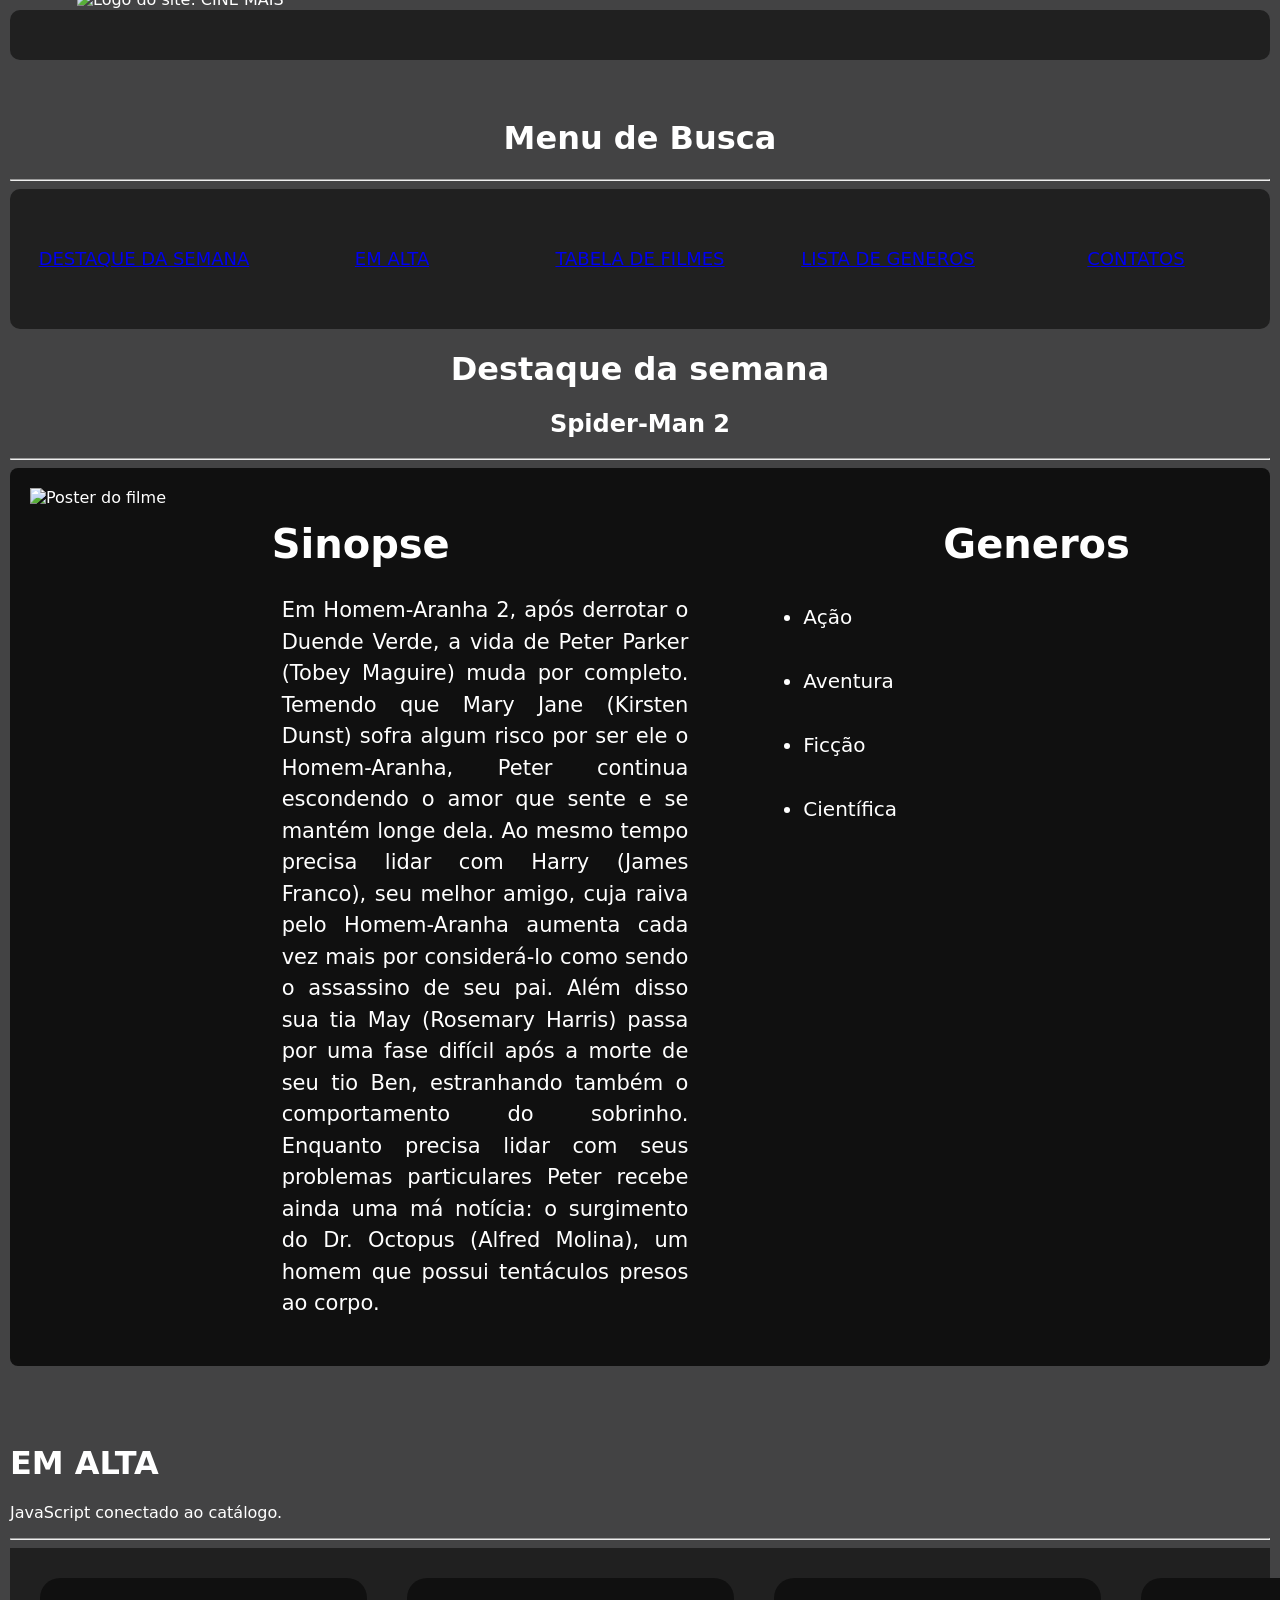
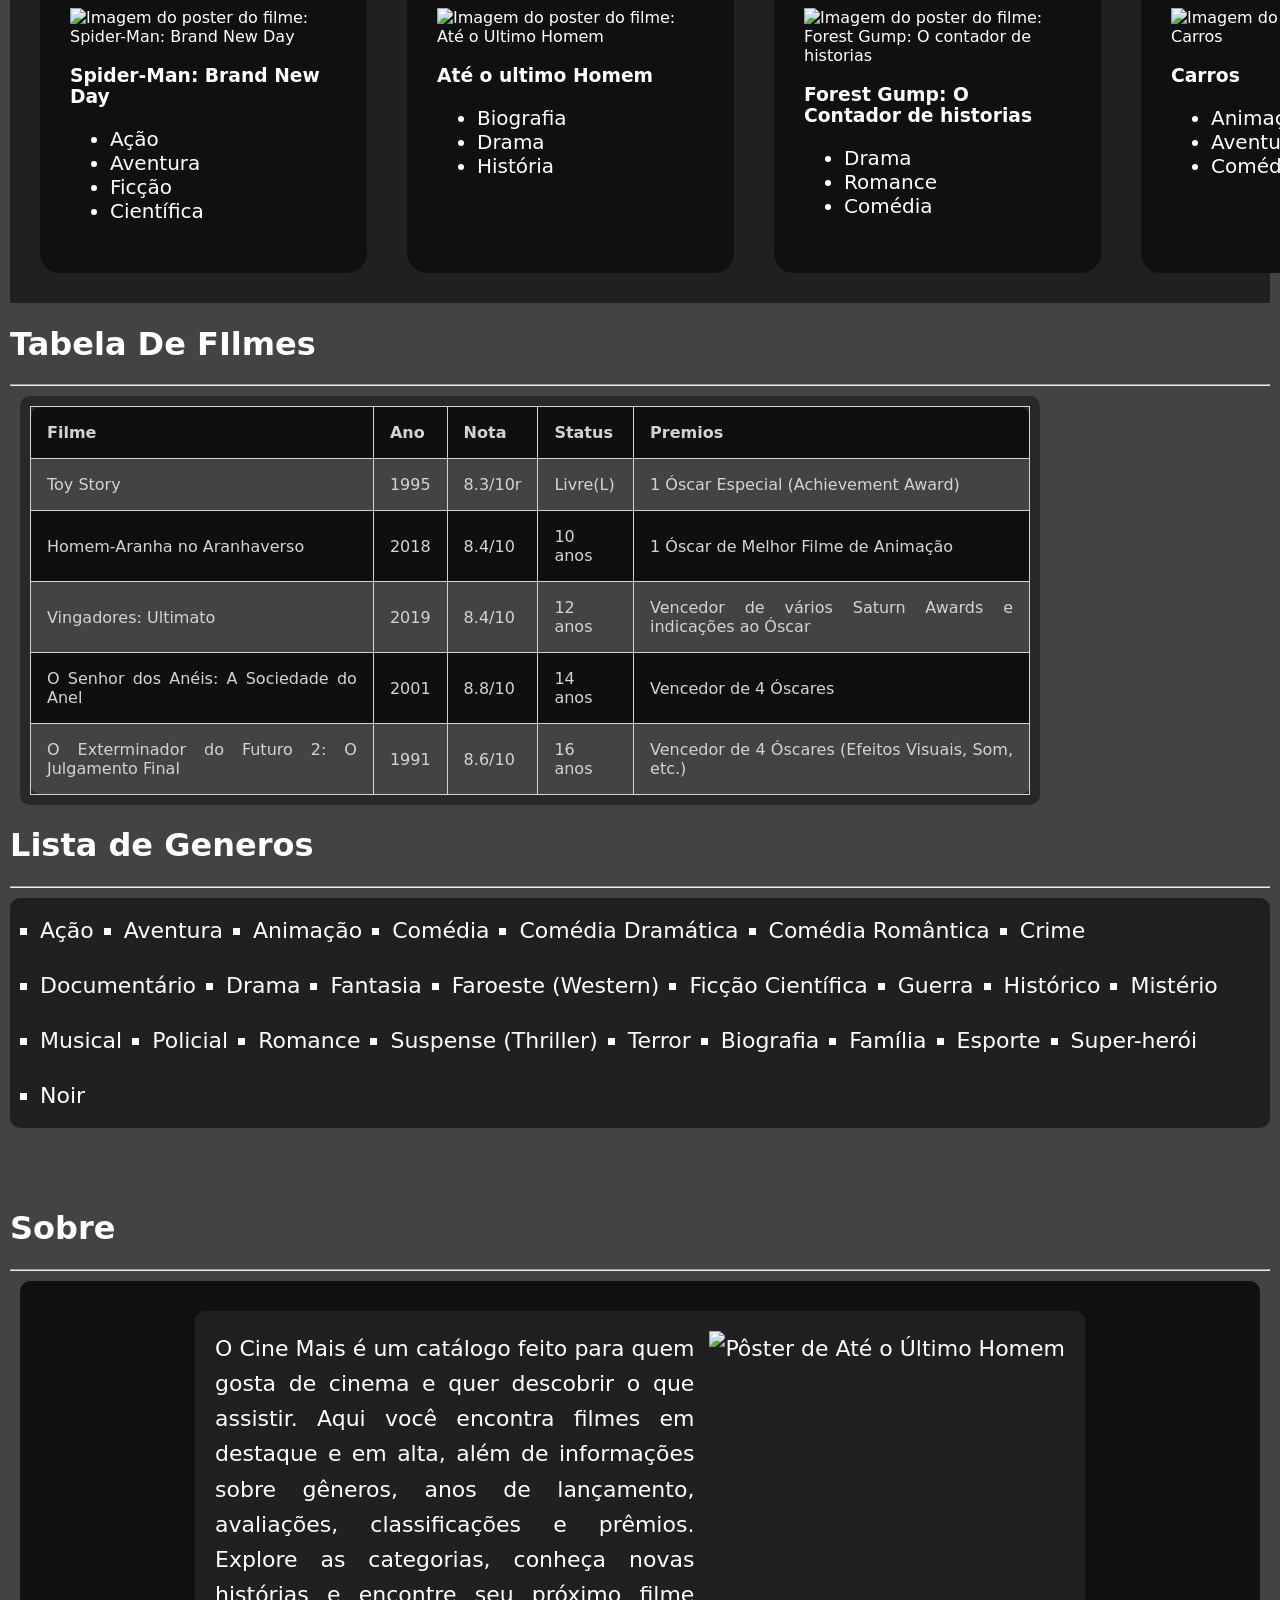
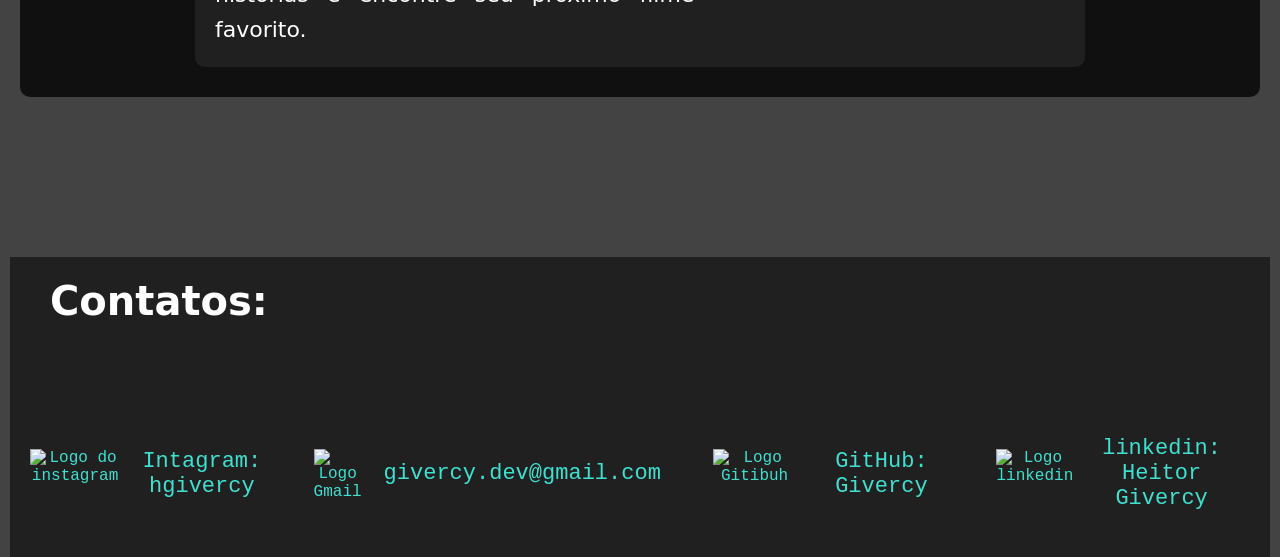
==== JS1/index.html @ 85ec3a0b "aula js" ====
<!--
1. Objetivo da Prática
Consolidar os módulos de CSS criando uma página de catálogo de filmes.
Aplicar cores, background, bordas, espaçamentos, tipografia, listas, tabelas e links em uma página única.
Explorar diferentes unidades de medida e propriedades de display e visibilidade.
Desenvolver boas práticas de organização de código e versionamento no GitHub.


2. Tarefas obrigatórias


A. Cabeçalho (header):

Logo/título do catálogo e subtítulo.

Background com background-color ou background-image (banner).

h1 estilizado com cor RGB e text-shadow.

h2 em itálico usando font-style.


B. Seção “Destaque da Semana”:

Card grande de 1 filme com poster, título (h3), sinopse, lista de gêneros (ul).

Aplicar bordas, border-radius, padding e margin.


C. Grade de Filmes (Catálogo):

3 a 12 cards de filmes lado a lado usando display (inline-block ou flex).

Cada card deve conter poster, título (link), ano e gênero(s).

Fundo com background-color diferente do body.

Borda sutil e border-radius.


D. Tabela de Lançamentos/Prêmios:

Tabela com 5–8 entradas (filme, ano, nota, status).

Cabeçalhos destacados com background-color.

Linhas alternadas usando nth-child(even).

Aplicar border-collapse e padding em th/td.


E. Listas & Navegação:

Lista de gêneros estilizada com list-style-type.

Menu de navegação simples (links âncora) para rolar até seções da página.


F. Seção “Sobre/Contato”:

Parágrafo com imagem pequena flutuando (float: right) e texto contornando.

Links de redes sociais estilizados (hover/focus).-->

<!--
LEGENDA DE CSS
- background-color: define a cor de fundo.
- color: define a cor do texto.
- font-family, font-size e font-style: definem a família, o tamanho e o estilo da fonte.
- text-shadow: adiciona sombra ao texto.
- width, height e max-width: controlam largura e altura dos elementos.
- margin: cria espaço do lado de fora do elemento; padding cria espaço interno.
- border e border-radius: desenham bordas e arredondam os cantos.
- border-collapse: junta as bordas vizinhas de uma tabela.
- display: define como o elemento é organizado; grid cria uma grade, flex organiza itens flexíveis e inline-block permite itens em linha com dimensões.
- grid-template-columns: define as colunas de uma grade; gap define o espaço entre itens.
- align-items e justify-content: alinham itens dentro de uma grade ou flex.
- flex-direction e flex-wrap: definem a direção dos itens flexíveis e se eles podem quebrar para outra linha.
- position: relative e top/left/right: deslocam visualmente um elemento em relação à posição normal.
- object-fit: ajusta como uma imagem preenche sua caixa.
- overflow: define o que acontece quando o conteúdo não cabe.
- line-height: controla o espaço entre linhas; text-align alinha o texto.
- text-decoration: controla decoração do texto, como sublinhado.
- list-style-type: define o marcador de uma lista.
- float: posiciona um elemento para que o texto possa contorná-lo; flow-root contém esse elemento flutuante.
- opacity: controla a transparência.
- scroll-behavior: define se a rolagem ocorre de forma suave ou imediata.
- nth-child(even/odd): seleciona linhas pares/ímpares; :hover aplica estilo ao passar o mouse; :focus-visible aplica estilo ao navegar por teclado.
- outline e outline-offset: desenham um contorno de foco e ajustam seu afastamento.
- Os seletores com ponto (.) procuram classes; os seletores com # procuram IDs.
-->


<!DOCTYPE html>
<html lang="pt-BR">
<head>
    <meta charset="UTF-8">
    <meta name="viewport" content="width=device-width, initial-scale=1.0">
    <title>Catalogo de filmes</title>
    <style>
        body{
            background-color: rgb(67, 67, 68);
            font-family: system-ui, -apple-system, BlinkMacSystemFont, 'Segoe UI', Roboto, Oxygen, Ubuntu, Cantarell, 'Open Sans', 'Helvetica Neue', sans-serif;
            color: white;
            margin: 10px;
            margin-bottom: 0;
            height: auto;
        }
    </style>
    <link rel="stylesheet" href="style.css">
    
</head>
<body>
    
    <div style="background-color: rgb(32, 32, 32); border-radius: 10px; height: 50px;">
        <img src="assets/cine-mais-logo.svg" alt="Logo do site: CINE MAIS" style="height: 90px;position:relative; top: -20px; left: 67px;">
        <img src="assets/cine-mais-menu-icon.svg" alt="Icone de Menu" style="position: relative; height: 60px; right: 241px; top: -35px;">
    </div>
    
    <br>
    <br>

    <h1 style="text-align: center;">Menu de Busca</h1>
    <hr>

    <div style="background-color: rgb(32, 32, 32);font-size: 18px;width:auto ;height: 100px;display: grid; grid-template-columns: repeat(5, 1fr); gap: 20px; padding: 20px; border-radius: 10px; align-items: center; text-align: center;">
        
        <a href="#DESTAQUE-DA-SEMANA">DESTAQUE DA SEMANA</a>
        <a href="#EM-ALTA">EM ALTA</a>
        <a href="#TABELA-DE-FILMES">TABELA DE FILMES</a>
        <a href="#LISTA-DE-GENEROS">LISTA DE GENEROS</a>
        <a href="#CONTATOS">CONTATOS</a>

    </div>

    <h1 id="DESTAQUE-DA-SEMANA" style="text-align: center;">Destaque da semana</h1>
    <h2 id="teste"style="text-align:center">Spider-Man 2</h2>
    <hr>

    <div style="display: grid; grid-template-columns:repeat(3,1fr); background-color: rgb(16, 16, 16); padding: 20px; border-radius: 8px;">
    
        
        <div style="width: 60%; height: auto; border-radius: 10px;">
            <img style="width: 100%; height: 100%; object-fit: cover;" src="assets/Spider-Man_2_USA_poster.jpg" alt="Poster do filme">
        </div>

        <div style="position: relative;left: 15px;" id="teste">
            <h2 style="position: relative;left: -180px;font-size: 40px;">Sinopse</h3>
            
            <p style="font-size: 21px;position: relative;top: -5px; left: -170px; line-height: 1.5;text-align: justify;" id="teste">
                Em Homem-Aranha 2, após derrotar o Duende Verde, a vida de Peter Parker (Tobey Maguire) muda por completo. Temendo que Mary Jane (Kirsten Dunst) sofra algum risco por ser ele o Homem-Aranha, Peter continua escondendo o amor que sente e se mantém longe dela. Ao mesmo tempo precisa lidar com Harry (James Franco), seu melhor amigo, cuja raiva pelo Homem-Aranha aumenta cada vez mais por considerá-lo como sendo o assassino de seu pai. Além disso sua tia May (Rosemary Harris) passa por uma fase difícil após a morte de seu tio Ben, estranhando também o comportamento do sobrinho. Enquanto precisa lidar com seus problemas particulares Peter recebe ainda uma má notícia: o surgimento do Dr. Octopus (Alfred Molina), um homem que possui tentáculos presos ao corpo.
            </p>
        
        </div>
        
        <div style="position: relative; left: 100px;" id="teste">
            <h2 style="position: relative;font-size: 40px;">Generos</h3>
            
            <ul style="position: relative; left: -180px;top: -15px; line-height: 3.2; font-size: 20px;" id="teste">
                <li>Ação</il>
                <li>Aventura</il>
                <li>Ficção</il>
                <li>Científica</il>
            </ul>
        
        </div>

    </div>

    <br>
    <br>
    <br>

    <h1 id="EM-ALTA">EM ALTA</h1>
    <p id="mensagem-js"></p>
    <hr>
    <div style="display: grid; grid-template-columns:repeat(4,1fr);background-color: rgb(32, 32, 32); padding: 10px;">
        
        <div style="margin: 20px; padding: 30px; background-color: rgb(16, 16, 16); width: 267px;overflow: hidden; border-radius: 20px;">
            <img src="assets/Spider-Man_Brand_New_Day_poster.jpg" alt="Imagem do poster do filme: Spider-Man: Brand New Day" style="width: 100%;height: 400px;object-fit:cover;">
            <h3 id="teste">Spider-Man: Brand New Day</h3>
             <ul style="font-size: 20px;" id="teste">
                <li>Ação</il>
                <li>Aventura</il>
                <li>Ficção</il>
                <li>Científica</il>
            </ul>
        </div>

         <div style="margin: 20px; padding: 30px; background-color: rgb(16, 16, 16); width: 267px;overflow: hidden; border-radius: 20px;">
            <img src="assets/ate o utlimo homen.jpg" alt="Imagem do poster do filme: Até o Ultimo Homem" style="width: 100%;height: 400px;object-fit:cover;">
            <h3 id="teste">Até o ultimo Homem</h3>
             <ul style="font-size: 20px;" id="teste">
                <li>Biografia</il>
                <li>Drama</il>
                <li>História</il>
                
            </ul>
        </div>

         <div style="margin: 20px; padding: 30px; background-color: rgb(16, 16, 16); width: 267px;overflow: hidden; border-radius: 20px;">
            <img src="assets/71zvuvzh4IL.webp" alt="Imagem do poster do filme: Forest Gump: O contador de historias" style="width: 100%;height: 400px;object-fit:cover;">
            <h3 id="teste">Forest Gump: O Contador de historias</h3>
             <ul style="font-size: 20px;" id="teste">
                <li>Drama</il>
                <li>Romance</il>
                <li>Comédia</il>
            </ul>
        </div>

         <div style="margin: 20px; padding: 30px; background-color: rgb(16, 16, 16); width: 267px;overflow: hidden; border-radius: 20px;">
            <img src="assets/MPW-45583.webp" alt="Imagem do poster do filme: Carros" style="width: 100%;height: 400px;object-fit:cover;">
            <h3 id="teste">Carros</h3>
             <ul style="font-size: 20px;" id="teste">
                <li>Animação</il>
                <li>Aventura</il>
                <li>Comédia</il>
                
            </ul>
        </div>

    </div>

    <h1 id="TABELA-DE-FILMES" style="color: white;">Tabela De FIlmes</h1>
    <hr>
    <div style="background-color: rgb(32, 32, 32); height: auto; width: 1000px; margin: 10px; padding: 10px; border-radius: 10px; opacity: 77%; ">
    
        <table class="tabela" style="text-align: justify; display:flex; flex-direction: column; align-items: center;">

            <tr>
                <th style="border-top-left-radius: 10px;">Filme</th>
                <th>Ano</th>
                <th>Nota</th>
                <th>Status</th>
                <th style="border-top-right-radius: 10px;">Premios</th>
            </tr>
            <tr>
                <td>Toy Story</td>
                <td>1995</td>
                <td>8.3/10r</td>
                <td>Livre(L)</td>
                <td>1 Óscar Especial (Achievement Award)</td>

            </tr>
            <tr>
                <td>Homem-Aranha no Aranhaverso</td>
                <td>2018</td>
                <td>8.4/10</td>
                <td>10 anos</td>
                <td>1 Óscar de Melhor Filme de Animação</td>
            </tr>
            <tr>
                <td>Vingadores: Ultimato</td>
                <td>2019</td>
                <td>8.4/10</td>
                <td>12 anos</td>
                <td>Vencedor de vários Saturn Awards e indicações ao Óscar</td>
            <tr>
                <td>O Senhor dos Anéis: A Sociedade do Anel</td>
                <td>2001</td>
                <td>8.8/10</td>
                <td>14 anos</td>
                <td>Vencedor de 4 Óscares</td>
            </tr>
            <tr>
                <td style="border-bottom-left-radius: 10px;">O Exterminador do Futuro 2: O Julgamento Final</td>
                <td>1991</td>
                <td>8.6/10</td>
                <td>16 anos</td>
                <td style="border-bottom-right-radius: 10px;">Vencedor de 4 Óscares (Efeitos Visuais, Som, etc.)</td>
            </tr>

        </table>

        
    </div>

    <h1 id="LISTA-DE-GENEROS">Lista de Generos</h1> 
    <hr>
    <div style="background-color: rgb(32, 32, 32); margin-top: 10px; border-radius: 10px;">    
      
            <ul style="list-style-type: square;display: flex; gap: 30px;flex-wrap: wrap;padding: 20px;margin: 10px; font-size: 22px;">
                <li>Ação</li>
                <li>Aventura</li>
                <li>Animação</li>
                <li>Comédia</li>
                <li>Comédia Dramática</li>
                <li>Comédia Romântica</li>
                <li>Crime</li>
                <li>Documentário</li>
                <li>Drama</li>
                <li>Fantasia</li>
                <li>Faroeste (Western)</li>
                <li>Ficção Científica</li>
                <li>Guerra</li>
                <li>Histórico</li>
                <li>Mistério</li>
                <li>Musical</li>
                <li>Policial</li>
                <li>Romance</li>
                <li>Suspense (Thriller)</li>
                <li>Terror</li>
                <li>Biografia</li>
                <li>Família</li>
                <li>Esporte</li>
                <li>Super-herói</li>
                <li>Noir</li>
            </ul>
    </div>  

    <div style="height: 50px;"></div>
    <h1>Sobre</h1>
    <hr>

     <div style="background-color: rgb(16, 16, 16); height: auto; margin: 10px; padding: 10px; border-radius: 10px; ">
        <div style="max-width: 850px; margin: 20px auto; padding: 20px; background-color: rgb(32, 32, 32); border-radius: 10px;">
        <p style="display: flow-root; margin: 0; line-height: 1.6; text-align: justify; font-size: 22px;">
            <img src="assets/elementos-de-cinema_23-2148133574.webp" alt="Pôster de Até o Último Homem"
                style="float: right; width: 100px; height: auto; margin: 0 0 10px 15px; height: 250px; width: auto;">

            O Cine Mais é um catálogo feito para quem gosta de cinema e quer descobrir o que assistir.
            Aqui você encontra filmes em destaque e em alta, além de informações sobre gêneros, anos 
            de lançamento, avaliações, classificações e prêmios. Explore as categorias, conheça novas 
            histórias e encontre seu próximo filme favorito.
        </p>
        
        </div>
    </div>

    <div style="height: 130px;"></div>

    <div style="background-color: rgb(32, 32, 32);width: auto; height: 300px;">
        <h1 id="CONTATOS" style="font-size: 40px; padding: 20px;margin: 20px;position: relative; top: 1px;">Contatos:</h1>
        <div style="color: turquoise;font-family: 'Courier New', Courier, monospace ;display: grid; grid-template-columns: repeat(4, 1fr); gap: 30px; padding: 20px; border-radius: 10px; align-items: center; text-align: center; position: relative; top: 35px;">
            <div style="display: flex; align-items: center; justify-content: center;">
                <img style="width: auto;height: 50px;" src="assets/instagram.png" alt="Logo do instagram"><a class="rede_social" href="https://www.instagram.com/hgivercy/" target="_blank" style="font-size: 22px ;margin: 10px;">Intagram: hgivercy</a> 
            </div>
            <div style="display: flex; align-items: center; justify-content: center;">
                <img style="width: auto;height: 50px;" src="assets/gmail.png" alt="Logo Gmail"><a class="rede_social" href="https://mail.google.com/mail/?view=cm&fs=1&to=givercy.dev@gmail.com&su=Contato%20pelo%20Cine%20Mais" target="_blank"  style="font-size: 22px ;margin: 10px;">givercy.dev@gmail.com</a>
            </div>
            <div style="display: flex; align-items: center; justify-content: center;">
                <img style="width: auto;height: 50px;" src="assets/github (1).png" alt="Logo Gitibuh"><a class="rede_social" href ="https://github.com/givercy" target="_blank" style="font-size: 22px;margin: 10px;">GitHub: Givercy</a> 
            </div>
            <div style="display: flex; align-items: center; justify-content: center;">
                <img style="width: auto;height: 50px;" src="assets/linkedin.png" alt="Logo linkedin"><a class="rede_social" href ="https://www.linkedin.com/in/givercy-undefined-825941428?utm_source=share_via&utm_content=profile&utm_medium=member_android" target="_blank" style="font-size: 22px ;margin: 10px;">linkedin: Heitor Givercy</a> 
            </div>
            </div>       
        </div>
    </div>



    </div>
    <script src="script.js"></script>
</body>
</html>
---- JS1/style.css ----
/*
LEGENDA DE CSS
- background-color: cor de fundo.
- color: cor do texto.
- border: borda ao redor das células.
- border-collapse: combina bordas adjacentes da tabela.
- padding: espaço interno entre o conteúdo e a borda.
- nth-child(even/odd): seleciona linhas pares ou ímpares.
- display: inline-block permite que o link tenha espaçamento e dimensões, mantendo-se em linha.
- text-decoration: controla o sublinhado ou outra decoração do texto.
- border-radius: arredonda os cantos.
- :hover: aplica estilos enquanto o ponteiro está sobre o link.
- :focus-visible: destaca o link quando ele recebe foco, por exemplo, pela tecla Tab.
- outline: contorno visível de foco; outline-offset define o espaço entre contorno e elemento.
- scroll-behavior: smooth anima a rolagem até links âncora.
- O ponto (.) seleciona uma classe; # seleciona um id.
*/

.tabela tr:nth-child(even) {
  background-color:rgb(67, 67, 68);   /* linhas alternadas */
  
}

.tabela tr:nth-child(odd){
    background-color: black
}

table {
  border-collapse: collapse; /* Colapsa as bordas da tabela */
}

table {
  border-collapse: collapse; /* Colapsa as bordas da tabela */
}

th, td {
  border: 1px solid white;    /* Define a borda das células */
  padding: 16px;              /* Adiciona espaçamento interno */
}
html{
    scroll-behavior: smooth;
}

#listaestilo{
    list-style-type: square;
    background-color: brown;
}
.rede_social {
  display: inline-block;
  padding: 8px 12px;
  color: turquoise;
  text-decoration: none;
  border-radius: 6px;
}

.rede_social:hover {
  color: white;
  background-color: rgb(50, 90, 90);
}

.rede_social:focus-visible {
  outline: 3px solid white;
  outline-offset: 3px;
}
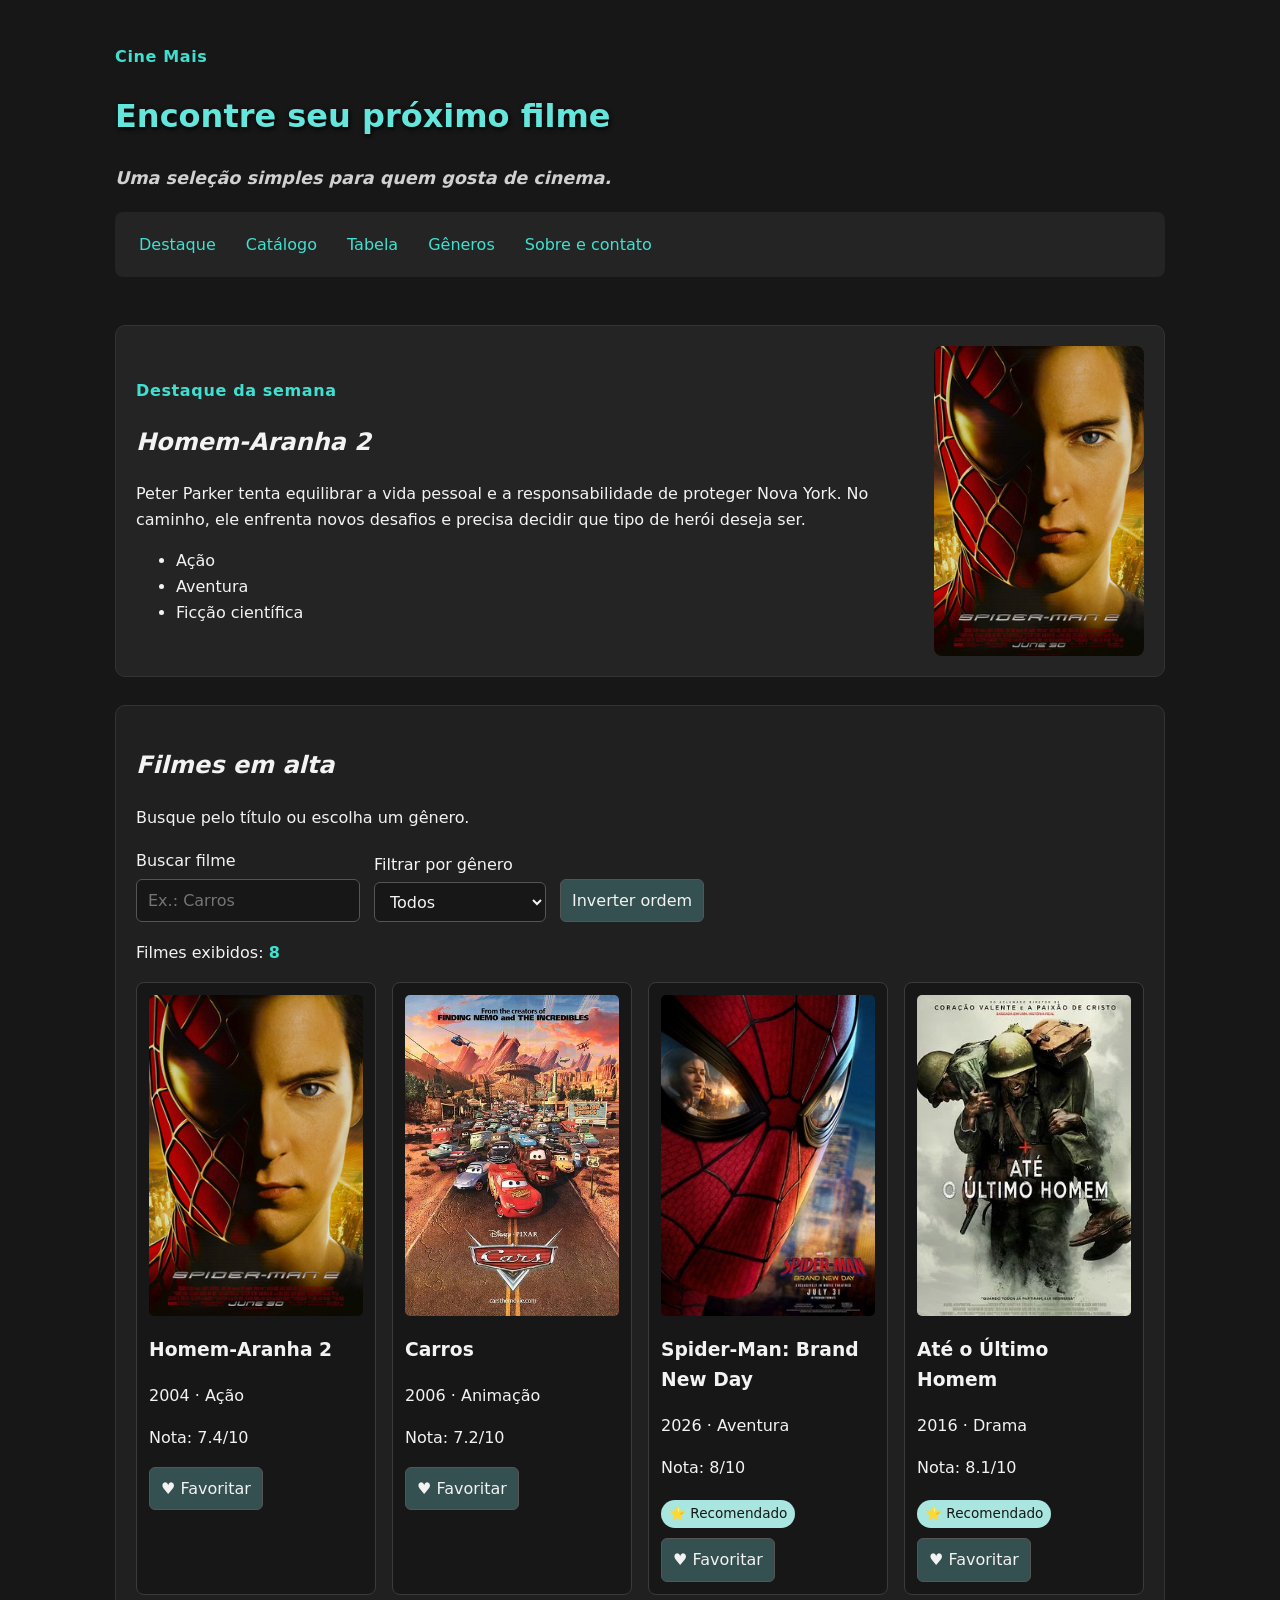
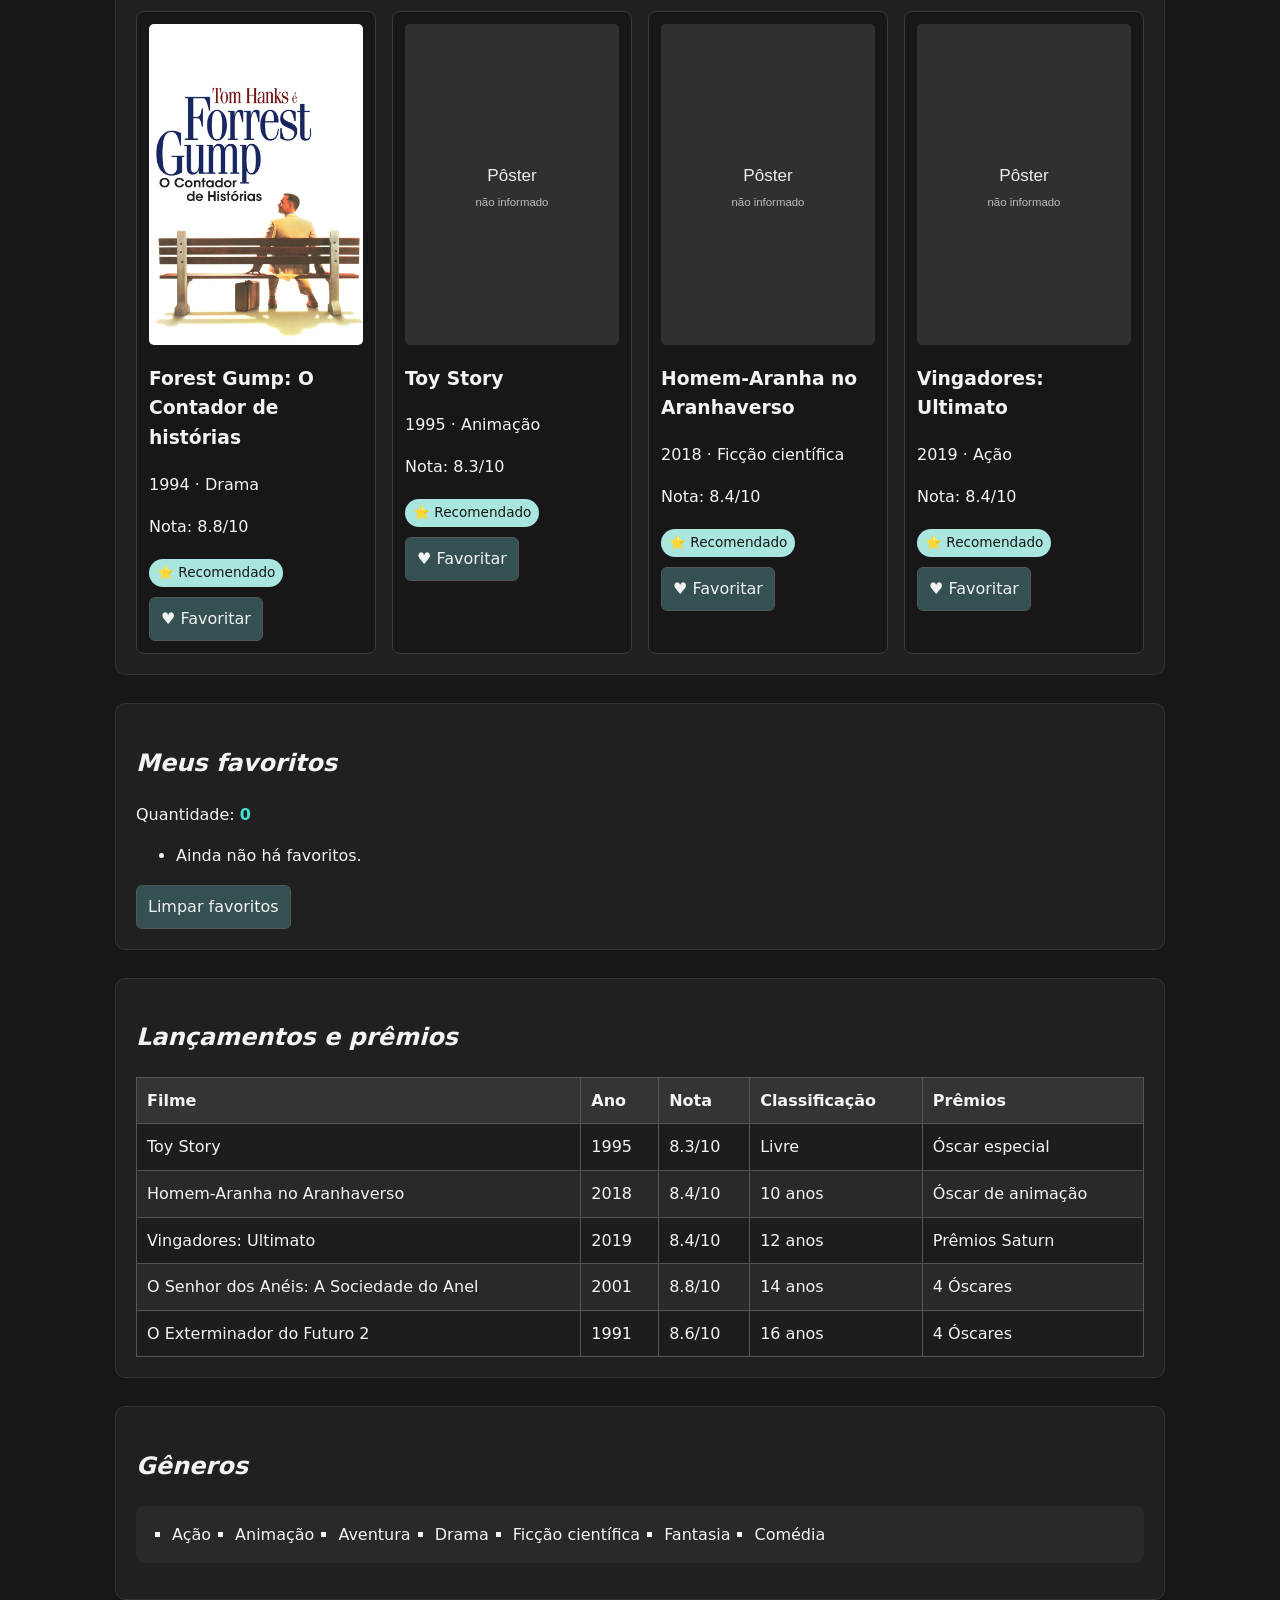
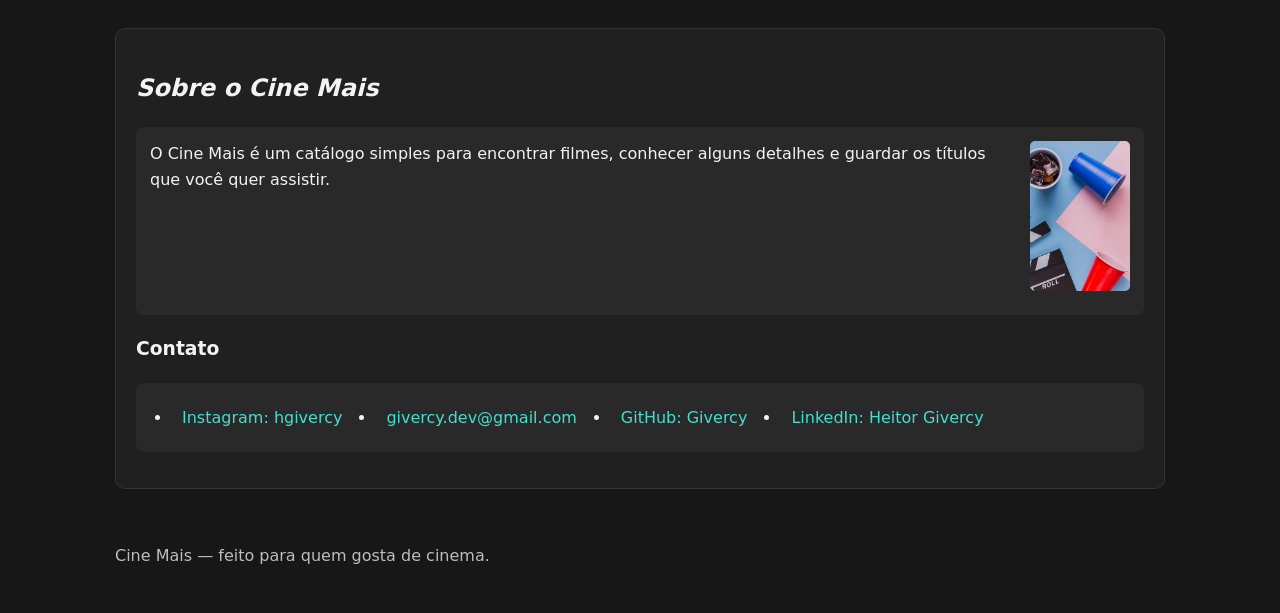
==== commit cc5baefc: "js1" ====
--- a/JS1/index.html
+++ b/JS1/index.html
@@ -1,356 +1,180 @@
-<!--
-1. Objetivo da Prática
-Consolidar os módulos de CSS criando uma página de catálogo de filmes.
-Aplicar cores, background, bordas, espaçamentos, tipografia, listas, tabelas e links em uma página única.
-Explorar diferentes unidades de medida e propriedades de display e visibilidade.
-Desenvolver boas práticas de organização de código e versionamento no GitHub.
-
-
-2. Tarefas obrigatórias
-
-
-A. Cabeçalho (header):
-
-Logo/título do catálogo e subtítulo.
-
-Background com background-color ou background-image (banner).
-
-h1 estilizado com cor RGB e text-shadow.
-
-h2 em itálico usando font-style.
-
-
-B. Seção “Destaque da Semana”:
-
-Card grande de 1 filme com poster, título (h3), sinopse, lista de gêneros (ul).
-
-Aplicar bordas, border-radius, padding e margin.
-
-
-C. Grade de Filmes (Catálogo):
-
-3 a 12 cards de filmes lado a lado usando display (inline-block ou flex).
-
-Cada card deve conter poster, título (link), ano e gênero(s).
-
-Fundo com background-color diferente do body.
-
-Borda sutil e border-radius.
-
-
-D. Tabela de Lançamentos/Prêmios:
-
-Tabela com 5–8 entradas (filme, ano, nota, status).
-
-Cabeçalhos destacados com background-color.
-
-Linhas alternadas usando nth-child(even).
-
-Aplicar border-collapse e padding em th/td.
-
-
-E. Listas & Navegação:
-
-Lista de gêneros estilizada com list-style-type.
-
-Menu de navegação simples (links âncora) para rolar até seções da página.
-
-
-F. Seção “Sobre/Contato”:
-
-Parágrafo com imagem pequena flutuando (float: right) e texto contornando.
-
-Links de redes sociais estilizados (hover/focus).-->
-
-<!--
-LEGENDA DE CSS
-- background-color: define a cor de fundo.
-- color: define a cor do texto.
-- font-family, font-size e font-style: definem a família, o tamanho e o estilo da fonte.
-- text-shadow: adiciona sombra ao texto.
-- width, height e max-width: controlam largura e altura dos elementos.
-- margin: cria espaço do lado de fora do elemento; padding cria espaço interno.
-- border e border-radius: desenham bordas e arredondam os cantos.
-- border-collapse: junta as bordas vizinhas de uma tabela.
-- display: define como o elemento é organizado; grid cria uma grade, flex organiza itens flexíveis e inline-block permite itens em linha com dimensões.
-- grid-template-columns: define as colunas de uma grade; gap define o espaço entre itens.
-- align-items e justify-content: alinham itens dentro de uma grade ou flex.
-- flex-direction e flex-wrap: definem a direção dos itens flexíveis e se eles podem quebrar para outra linha.
-- position: relative e top/left/right: deslocam visualmente um elemento em relação à posição normal.
-- object-fit: ajusta como uma imagem preenche sua caixa.
-- overflow: define o que acontece quando o conteúdo não cabe.
-- line-height: controla o espaço entre linhas; text-align alinha o texto.
-- text-decoration: controla decoração do texto, como sublinhado.
-- list-style-type: define o marcador de uma lista.
-- float: posiciona um elemento para que o texto possa contorná-lo; flow-root contém esse elemento flutuante.
-- opacity: controla a transparência.
-- scroll-behavior: define se a rolagem ocorre de forma suave ou imediata.
-- nth-child(even/odd): seleciona linhas pares/ímpares; :hover aplica estilo ao passar o mouse; :focus-visible aplica estilo ao navegar por teclado.
-- outline e outline-offset: desenham um contorno de foco e ajustam seu afastamento.
-- Os seletores com ponto (.) procuram classes; os seletores com # procuram IDs.
--->
-
-
-<!DOCTYPE html>
+<!doctype html>
 <html lang="pt-BR">
 <head>
-    <meta charset="UTF-8">
-    <meta name="viewport" content="width=device-width, initial-scale=1.0">
-    <title>Catalogo de filmes</title>
-    <style>
-        body{
-            background-color: rgb(67, 67, 68);
-            font-family: system-ui, -apple-system, BlinkMacSystemFont, 'Segoe UI', Roboto, Oxygen, Ubuntu, Cantarell, 'Open Sans', 'Helvetica Neue', sans-serif;
-            color: white;
-            margin: 10px;
-            margin-bottom: 0;
-            height: auto;
-        }
-    </style>
-    <link rel="stylesheet" href="style.css">
-    
+  <meta charset="UTF-8">
+  <meta name="viewport" content="width=device-width, initial-scale=1.0">
+  <title>Cine Mais | Catálogo de filmes</title>
+  <link rel="stylesheet" href="style.css">
+  <script src="script.js" defer></script>
 </head>
 <body>
-    
-    <div style="background-color: rgb(32, 32, 32); border-radius: 10px; height: 50px;">
-        <img src="assets/cine-mais-logo.svg" alt="Logo do site: CINE MAIS" style="height: 90px;position:relative; top: -20px; left: 67px;">
-        <img src="assets/cine-mais-menu-icon.svg" alt="Icone de Menu" style="position: relative; height: 60px; right: 241px; top: -35px;">
-    </div>
-    
-    <br>
-    <br>
+  <header class="container" id="inicio">
+    <p class="marca">Cine Mais</p>
+    <h1>Encontre seu próximo filme</h1>
+    <h2 class="subtitulo">Uma seleção simples para quem gosta de cinema.</h2>
 
-    <h1 style="text-align: center;">Menu de Busca</h1>
-    <hr>
+    <nav aria-label="Navegação principal">
+      <a href="#destaque">Destaque</a>
+      <a href="#catalogo">Catálogo</a>
+      <a href="#lancamentos">Tabela</a>
+      <a href="#generos">Gêneros</a>
+      <a href="#sobre">Sobre e contato</a>
+    </nav>
+  </header>
 
-    <div style="background-color: rgb(32, 32, 32);font-size: 18px;width:auto ;height: 100px;display: grid; grid-template-columns: repeat(5, 1fr); gap: 20px; padding: 20px; border-radius: 10px; align-items: center; text-align: center;">
-        
-        <a href="#DESTAQUE-DA-SEMANA">DESTAQUE DA SEMANA</a>
-        <a href="#EM-ALTA">EM ALTA</a>
-        <a href="#TABELA-DE-FILMES">TABELA DE FILMES</a>
-        <a href="#LISTA-DE-GENEROS">LISTA DE GENEROS</a>
-        <a href="#CONTATOS">CONTATOS</a>
+  <main class="container">
+    <section id="destaque" class="destaque">
+      <div>
+        <p class="etiqueta">Destaque da semana</p>
+        <h2 id="titulo-destaque">Homem-Aranha 2</h2>
+        <p>
+          Peter Parker tenta equilibrar a vida pessoal e a responsabilidade de
+          proteger Nova York. No caminho, ele enfrenta novos desafios e precisa
+          decidir que tipo de herói deseja ser.
+        </p>
+        <ul>
+          <li>Ação</li>
+          <li>Aventura</li>
+          <li>Ficção científica</li>
+        </ul>
+      </div>
+      <img
+        src="assets/Spider-Man_2_USA_poster.jpg"
+        alt="Pôster de Homem-Aranha 2"
+      >
+    </section>
 
-    </div>
+    <section id="catalogo">
+      <h2>Filmes em alta</h2>
+      <p>Busque pelo título ou escolha um gênero.</p>
 
-    <h1 id="DESTAQUE-DA-SEMANA" style="text-align: center;">Destaque da semana</h1>
-    <h2 id="teste"style="text-align:center">Spider-Man 2</h2>
-    <hr>
+      <div class="controles">
+        <label>
+          Buscar filme
+          <input id="busca" type="search" placeholder="Ex.: Carros">
+        </label>
 
-    <div style="display: grid; grid-template-columns:repeat(3,1fr); background-color: rgb(16, 16, 16); padding: 20px; border-radius: 8px;">
-    
-        
-        <div style="width: 60%; height: auto; border-radius: 10px;">
-            <img style="width: 100%; height: 100%; object-fit: cover;" src="assets/Spider-Man_2_USA_poster.jpg" alt="Poster do filme">
-        </div>
+        <label>
+          Filtrar por gênero
+          <select id="filtro-genero">
+            <option value="Todos">Todos</option>
+            <option value="Ação">Ação</option>
+            <option value="Animação">Animação</option>
+            <option value="Aventura">Aventura</option>
+            <option value="Drama">Drama</option>
+            <option value="Ficção científica">Ficção científica</option>
+          </select>
+        </label>
 
-        <div style="position: relative;left: 15px;" id="teste">
-            <h2 style="position: relative;left: -180px;font-size: 40px;">Sinopse</h3>
-            
-            <p style="font-size: 21px;position: relative;top: -5px; left: -170px; line-height: 1.5;text-align: justify;" id="teste">
-                Em Homem-Aranha 2, após derrotar o Duende Verde, a vida de Peter Parker (Tobey Maguire) muda por completo. Temendo que Mary Jane (Kirsten Dunst) sofra algum risco por ser ele o Homem-Aranha, Peter continua escondendo o amor que sente e se mantém longe dela. Ao mesmo tempo precisa lidar com Harry (James Franco), seu melhor amigo, cuja raiva pelo Homem-Aranha aumenta cada vez mais por considerá-lo como sendo o assassino de seu pai. Além disso sua tia May (Rosemary Harris) passa por uma fase difícil após a morte de seu tio Ben, estranhando também o comportamento do sobrinho. Enquanto precisa lidar com seus problemas particulares Peter recebe ainda uma má notícia: o surgimento do Dr. Octopus (Alfred Molina), um homem que possui tentáculos presos ao corpo.
-            </p>
-        
-        </div>
-        
-        <div style="position: relative; left: 100px;" id="teste">
-            <h2 style="position: relative;font-size: 40px;">Generos</h3>
-            
-            <ul style="position: relative; left: -180px;top: -15px; line-height: 3.2; font-size: 20px;" id="teste">
-                <li>Ação</il>
-                <li>Aventura</il>
-                <li>Ficção</il>
-                <li>Científica</il>
-            </ul>
-        
-        </div>
+        <button id="btn-inverter" type="button">Inverter ordem</button>
+      </div>
 
-    </div>
+      <p>Filmes exibidos: <span id="contador">0</span></p>
+      <p id="mensagem-vazia" hidden>Nenhum filme encontrado.</p>
+      <div id="catalogo-filmes" class="grade" aria-live="polite"></div>
+    </section>
 
-    <br>
-    <br>
-    <br>
+    <section id="favoritos">
+      <h2>Meus favoritos</h2>
+      <p>Quantidade: <span id="contador-favoritos">0</span></p>
+      <ul id="lista-favoritos">
+        <li>Ainda não há favoritos.</li>
+      </ul>
+      <button id="btn-limpar-favoritos" type="button">Limpar favoritos</button>
+    </section>
 
-    <h1 id="EM-ALTA">EM ALTA</h1>
-    <p id="mensagem-js"></p>
-    <hr>
-    <div style="display: grid; grid-template-columns:repeat(4,1fr);background-color: rgb(32, 32, 32); padding: 10px;">
-        
-        <div style="margin: 20px; padding: 30px; background-color: rgb(16, 16, 16); width: 267px;overflow: hidden; border-radius: 20px;">
-            <img src="assets/Spider-Man_Brand_New_Day_poster.jpg" alt="Imagem do poster do filme: Spider-Man: Brand New Day" style="width: 100%;height: 400px;object-fit:cover;">
-            <h3 id="teste">Spider-Man: Brand New Day</h3>
-             <ul style="font-size: 20px;" id="teste">
-                <li>Ação</il>
-                <li>Aventura</il>
-                <li>Ficção</il>
-                <li>Científica</il>
-            </ul>
-        </div>
-
-         <div style="margin: 20px; padding: 30px; background-color: rgb(16, 16, 16); width: 267px;overflow: hidden; border-radius: 20px;">
-            <img src="assets/ate o utlimo homen.jpg" alt="Imagem do poster do filme: Até o Ultimo Homem" style="width: 100%;height: 400px;object-fit:cover;">
-            <h3 id="teste">Até o ultimo Homem</h3>
-             <ul style="font-size: 20px;" id="teste">
-                <li>Biografia</il>
-                <li>Drama</il>
-                <li>História</il>
-                
-            </ul>
-        </div>
-
-         <div style="margin: 20px; padding: 30px; background-color: rgb(16, 16, 16); width: 267px;overflow: hidden; border-radius: 20px;">
-            <img src="assets/71zvuvzh4IL.webp" alt="Imagem do poster do filme: Forest Gump: O contador de historias" style="width: 100%;height: 400px;object-fit:cover;">
-            <h3 id="teste">Forest Gump: O Contador de historias</h3>
-             <ul style="font-size: 20px;" id="teste">
-                <li>Drama</il>
-                <li>Romance</il>
-                <li>Comédia</il>
-            </ul>
-        </div>
-
-         <div style="margin: 20px; padding: 30px; background-color: rgb(16, 16, 16); width: 267px;overflow: hidden; border-radius: 20px;">
-            <img src="assets/MPW-45583.webp" alt="Imagem do poster do filme: Carros" style="width: 100%;height: 400px;object-fit:cover;">
-            <h3 id="teste">Carros</h3>
-             <ul style="font-size: 20px;" id="teste">
-                <li>Animação</il>
-                <li>Aventura</il>
-                <li>Comédia</il>
-                
-            </ul>
-        </div>
-
-    </div>
-
-    <h1 id="TABELA-DE-FILMES" style="color: white;">Tabela De FIlmes</h1>
-    <hr>
-    <div style="background-color: rgb(32, 32, 32); height: auto; width: 1000px; margin: 10px; padding: 10px; border-radius: 10px; opacity: 77%; ">
-    
-        <table class="tabela" style="text-align: justify; display:flex; flex-direction: column; align-items: center;">
-
+    <section id="lancamentos">
+      <h2>Lançamentos e prêmios</h2>
+      <div class="tabela-rolagem">
+        <table class="tabela">
+          <thead>
             <tr>
-                <th style="border-top-left-radius: 10px;">Filme</th>
-                <th>Ano</th>
-                <th>Nota</th>
-                <th>Status</th>
-                <th style="border-top-right-radius: 10px;">Premios</th>
+              <th scope="col">Filme</th>
+              <th scope="col">Ano</th>
+              <th scope="col">Nota</th>
+              <th scope="col">Classificação</th>
+              <th scope="col">Prêmios</th>
+            </tr>
+          </thead>
+          <tbody>
+            <tr>
+              <td>Toy Story</td>
+              <td>1995</td>
+              <td>8.3/10</td>
+              <td>Livre</td>
+              <td>Óscar especial</td>
             </tr>
             <tr>
-                <td>Toy Story</td>
-                <td>1995</td>
-                <td>8.3/10r</td>
-                <td>Livre(L)</td>
-                <td>1 Óscar Especial (Achievement Award)</td>
-
+              <td>Homem-Aranha no Aranhaverso</td>
+              <td>2018</td>
+              <td>8.4/10</td>
+              <td>10 anos</td>
+              <td>Óscar de animação</td>
             </tr>
             <tr>
-                <td>Homem-Aranha no Aranhaverso</td>
-                <td>2018</td>
-                <td>8.4/10</td>
-                <td>10 anos</td>
-                <td>1 Óscar de Melhor Filme de Animação</td>
+              <td>Vingadores: Ultimato</td>
+              <td>2019</td>
+              <td>8.4/10</td>
+              <td>12 anos</td>
+              <td>Prêmios Saturn</td>
             </tr>
             <tr>
-                <td>Vingadores: Ultimato</td>
-                <td>2019</td>
-                <td>8.4/10</td>
-                <td>12 anos</td>
-                <td>Vencedor de vários Saturn Awards e indicações ao Óscar</td>
-            <tr>
-                <td>O Senhor dos Anéis: A Sociedade do Anel</td>
-                <td>2001</td>
-                <td>8.8/10</td>
-                <td>14 anos</td>
-                <td>Vencedor de 4 Óscares</td>
+              <td>O Senhor dos Anéis: A Sociedade do Anel</td>
+              <td>2001</td>
+              <td>8.8/10</td>
+              <td>14 anos</td>
+              <td>4 Óscares</td>
             </tr>
             <tr>
-                <td style="border-bottom-left-radius: 10px;">O Exterminador do Futuro 2: O Julgamento Final</td>
-                <td>1991</td>
-                <td>8.6/10</td>
-                <td>16 anos</td>
-                <td style="border-bottom-right-radius: 10px;">Vencedor de 4 Óscares (Efeitos Visuais, Som, etc.)</td>
+              <td>O Exterminador do Futuro 2</td>
+              <td>1991</td>
+              <td>8.6/10</td>
+              <td>16 anos</td>
+              <td>4 Óscares</td>
             </tr>
+          </tbody>
+        </table>
+      </div>
+    </section>
 
-        </table>
+    <section id="generos">
+      <h2>Gêneros</h2>
+      <ul id="listaestilo">
+        <li>Ação</li>
+        <li>Animação</li>
+        <li>Aventura</li>
+        <li>Drama</li>
+        <li>Ficção científica</li>
+        <li>Fantasia</li>
+        <li>Comédia</li>
+      </ul>
+    </section>
 
-        
-    </div>
+    <section id="sobre">
+      <h2>Sobre o Cine Mais</h2>
+      <div class="sobre">
+        <p class="sobre-texto">
+          <img
+            src="assets/elementos-de-cinema_23-2148133574.webp"
+            alt="Imagem sobre cinema"
+          >
+          O Cine Mais é um catálogo simples para encontrar filmes, conhecer
+          alguns detalhes e guardar os títulos que você quer assistir.
+        </p>
+      </div>
 
-    <h1 id="LISTA-DE-GENEROS">Lista de Generos</h1> 
-    <hr>
-    <div style="background-color: rgb(32, 32, 32); margin-top: 10px; border-radius: 10px;">    
-      
-            <ul style="list-style-type: square;display: flex; gap: 30px;flex-wrap: wrap;padding: 20px;margin: 10px; font-size: 22px;">
-                <li>Ação</li>
-                <li>Aventura</li>
-                <li>Animação</li>
-                <li>Comédia</li>
-                <li>Comédia Dramática</li>
-                <li>Comédia Romântica</li>
-                <li>Crime</li>
-                <li>Documentário</li>
-                <li>Drama</li>
-                <li>Fantasia</li>
-                <li>Faroeste (Western)</li>
-                <li>Ficção Científica</li>
-                <li>Guerra</li>
-                <li>Histórico</li>
-                <li>Mistério</li>
-                <li>Musical</li>
-                <li>Policial</li>
-                <li>Romance</li>
-                <li>Suspense (Thriller)</li>
-                <li>Terror</li>
-                <li>Biografia</li>
-                <li>Família</li>
-                <li>Esporte</li>
-                <li>Super-herói</li>
-                <li>Noir</li>
-            </ul>
-    </div>  
+      <h3>Contato</h3>
+      <ul class="contatos">
+        <li><a class="rede_social" href="https://www.instagram.com/hgivercy/" target="_blank" rel="noopener noreferrer">Instagram: hgivercy</a></li>
+        <li><a class="rede_social" href="mailto:givercy.dev@gmail.com">givercy.dev@gmail.com</a></li>
+        <li><a class="rede_social" href="https://github.com/givercy" target="_blank" rel="noopener noreferrer">GitHub: Givercy</a></li>
+        <li><a class="rede_social" href="https://www.linkedin.com/in/givercy-undefined-825941428/" target="_blank" rel="noopener noreferrer">LinkedIn: Heitor Givercy</a></li>
+      </ul>
+    </section>
+  </main>
 
-    <div style="height: 50px;"></div>
-    <h1>Sobre</h1>
-    <hr>
-
-     <div style="background-color: rgb(16, 16, 16); height: auto; margin: 10px; padding: 10px; border-radius: 10px; ">
-        <div style="max-width: 850px; margin: 20px auto; padding: 20px; background-color: rgb(32, 32, 32); border-radius: 10px;">
-        <p style="display: flow-root; margin: 0; line-height: 1.6; text-align: justify; font-size: 22px;">
-            <img src="assets/elementos-de-cinema_23-2148133574.webp" alt="Pôster de Até o Último Homem"
-                style="float: right; width: 100px; height: auto; margin: 0 0 10px 15px; height: 250px; width: auto;">
-
-            O Cine Mais é um catálogo feito para quem gosta de cinema e quer descobrir o que assistir.
-            Aqui você encontra filmes em destaque e em alta, além de informações sobre gêneros, anos 
-            de lançamento, avaliações, classificações e prêmios. Explore as categorias, conheça novas 
-            histórias e encontre seu próximo filme favorito.
-        </p>
-        
-        </div>
-    </div>
-
-    <div style="height: 130px;"></div>
-
-    <div style="background-color: rgb(32, 32, 32);width: auto; height: 300px;">
-        <h1 id="CONTATOS" style="font-size: 40px; padding: 20px;margin: 20px;position: relative; top: 1px;">Contatos:</h1>
-        <div style="color: turquoise;font-family: 'Courier New', Courier, monospace ;display: grid; grid-template-columns: repeat(4, 1fr); gap: 30px; padding: 20px; border-radius: 10px; align-items: center; text-align: center; position: relative; top: 35px;">
-            <div style="display: flex; align-items: center; justify-content: center;">
-                <img style="width: auto;height: 50px;" src="assets/instagram.png" alt="Logo do instagram"><a class="rede_social" href="https://www.instagram.com/hgivercy/" target="_blank" style="font-size: 22px ;margin: 10px;">Intagram: hgivercy</a> 
-            </div>
-            <div style="display: flex; align-items: center; justify-content: center;">
-                <img style="width: auto;height: 50px;" src="assets/gmail.png" alt="Logo Gmail"><a class="rede_social" href="https://mail.google.com/mail/?view=cm&fs=1&to=givercy.dev@gmail.com&su=Contato%20pelo%20Cine%20Mais" target="_blank"  style="font-size: 22px ;margin: 10px;">givercy.dev@gmail.com</a>
-            </div>
-            <div style="display: flex; align-items: center; justify-content: center;">
-                <img style="width: auto;height: 50px;" src="assets/github (1).png" alt="Logo Gitibuh"><a class="rede_social" href ="https://github.com/givercy" target="_blank" style="font-size: 22px;margin: 10px;">GitHub: Givercy</a> 
-            </div>
-            <div style="display: flex; align-items: center; justify-content: center;">
-                <img style="width: auto;height: 50px;" src="assets/linkedin.png" alt="Logo linkedin"><a class="rede_social" href ="https://www.linkedin.com/in/givercy-undefined-825941428?utm_source=share_via&utm_content=profile&utm_medium=member_android" target="_blank" style="font-size: 22px ;margin: 10px;">linkedin: Heitor Givercy</a> 
-            </div>
-            </div>       
-        </div>
-    </div>
-
-
-
-    </div>
-    <script src="script.js"></script>
+  <footer class="container">
+    <p>Cine Mais — feito para quem gosta de cinema.</p>
+  </footer>
 </body>
-</html>+</html>
--- a/JS1/style.css
+++ b/JS1/style.css
@@ -1,64 +1,270 @@
-/*
-LEGENDA DE CSS
-- background-color: cor de fundo.
-- color: cor do texto.
-- border: borda ao redor das células.
-- border-collapse: combina bordas adjacentes da tabela.
-- padding: espaço interno entre o conteúdo e a borda.
-- nth-child(even/odd): seleciona linhas pares ou ímpares.
-- display: inline-block permite que o link tenha espaçamento e dimensões, mantendo-se em linha.
-- text-decoration: controla o sublinhado ou outra decoração do texto.
-- border-radius: arredonda os cantos.
-- :hover: aplica estilos enquanto o ponteiro está sobre o link.
-- :focus-visible: destaca o link quando ele recebe foco, por exemplo, pela tecla Tab.
-- outline: contorno visível de foco; outline-offset define o espaço entre contorno e elemento.
-- scroll-behavior: smooth anima a rolagem até links âncora.
-- O ponto (.) seleciona uma classe; # seleciona um id.
-*/
-
-.tabela tr:nth-child(even) {
-  background-color:rgb(67, 67, 68);   /* linhas alternadas */
-  
-}
-
-.tabela tr:nth-child(odd){
-    background-color: black
-}
-
-table {
-  border-collapse: collapse; /* Colapsa as bordas da tabela */
-}
-
-table {
-  border-collapse: collapse; /* Colapsa as bordas da tabela */
-}
-
-th, td {
-  border: 1px solid white;    /* Define a borda das células */
-  padding: 16px;              /* Adiciona espaçamento interno */
-}
-html{
-    scroll-behavior: smooth;
-}
-
-#listaestilo{
-    list-style-type: square;
-    background-color: brown;
-}
+* {
+  box-sizing: border-box;
+}
+
+html {
+  scroll-behavior: smooth;
+}
+
+body {
+  margin: 0;
+  background-color: #171717;
+  color: #f3f3f3;
+  font-family: system-ui, Arial, sans-serif;
+  line-height: 1.6;
+}
+
+.container {
+  width: min(100% - 32px, 1050px);
+  margin: 0 auto;
+}
+
+header {
+  padding: 28px 0 20px;
+}
+
+.marca,
+.etiqueta {
+  color: turquoise;
+  font-weight: 700;
+  letter-spacing: 0.04em;
+}
+
+h1 {
+  color: rgb(100, 230, 220);
+  text-shadow: 1px 2px 5px #000;
+}
+
+h2 {
+  font-style: italic;
+}
+
+.subtitulo {
+  color: #d0d0d0;
+  font-size: 1.1rem;
+}
+
+nav {
+  display: flex;
+  flex-wrap: wrap;
+  gap: 10px;
+  margin-top: 20px;
+  padding: 14px;
+  background-color: #242424;
+  border-radius: 8px;
+}
+
+a {
+  color: turquoise;
+}
+
+nav a,
 .rede_social {
   display: inline-block;
-  padding: 8px 12px;
-  color: turquoise;
+  padding: 6px 10px;
+  border-radius: 6px;
   text-decoration: none;
-  border-radius: 6px;
-}
-
+}
+
+nav a:hover,
 .rede_social:hover {
   color: white;
-  background-color: rgb(50, 90, 90);
-}
-
-.rede_social:focus-visible {
+  background-color: #345050;
+}
+
+a:focus-visible,
+button:focus-visible,
+input:focus-visible,
+select:focus-visible {
   outline: 3px solid white;
   outline-offset: 3px;
-}+}
+
+section {
+  margin: 28px 0;
+  padding: 20px;
+  background-color: #202020;
+  border: 1px solid #333;
+  border-radius: 10px;
+}
+
+.destaque {
+  display: grid;
+  grid-template-columns: 1fr 210px;
+  gap: 24px;
+  align-items: center;
+  background-color: #242424;
+}
+
+.destaque img {
+  width: 100%;
+  max-height: 310px;
+  object-fit: cover;
+  border-radius: 8px;
+}
+
+.controles {
+  display: flex;
+  flex-wrap: wrap;
+  gap: 14px;
+  align-items: end;
+  margin: 18px 0;
+}
+
+label {
+  display: grid;
+  gap: 5px;
+}
+
+input,
+select,
+button {
+  min-height: 40px;
+  padding: 8px 11px;
+  color: #f3f3f3;
+  background-color: #171717;
+  border: 1px solid #555;
+  border-radius: 6px;
+  font: inherit;
+}
+
+button {
+  cursor: pointer;
+  background-color: #345050;
+}
+
+button:hover {
+  background-color: #466969;
+}
+
+.grade {
+  display: grid;
+  grid-template-columns: repeat(auto-fit, minmax(190px, 1fr));
+  gap: 16px;
+}
+
+.filme-card {
+  padding: 12px;
+  background-color: #171717;
+  border: 1px solid #3b3b3b;
+  border-radius: 8px;
+}
+
+.poster {
+  display: block;
+  width: 100%;
+  aspect-ratio: 2 / 3;
+  object-fit: cover;
+  background-color: #303030;
+  border-radius: 5px;
+}
+
+.poster-placeholder {
+  display: grid;
+  place-items: center;
+  padding: 16px;
+  color: #d2d2d2;
+  text-align: center;
+  background-color: #303030;
+}
+
+.selo {
+  display: inline-block;
+  margin: 4px 0 10px;
+  padding: 3px 8px;
+  color: #171717;
+  background-color: #a9e6df;
+  border-radius: 20px;
+  font-size: 0.85rem;
+}
+
+#contador,
+#contador-favoritos {
+  color: turquoise;
+  font-weight: 700;
+}
+
+.tabela-rolagem {
+  overflow-x: auto;
+}
+
+.tabela {
+  width: 100%;
+  border-collapse: collapse;
+}
+
+.tabela th,
+.tabela td {
+  padding: 10px;
+  border: 1px solid #555;
+  text-align: left;
+}
+
+.tabela th {
+  background-color: #343434;
+}
+
+.tabela tr:nth-child(even) {
+  background-color: #292929;
+}
+
+.tabela tr:nth-child(odd) {
+  background-color: #1d1d1d;
+}
+
+#listaestilo,
+.contatos {
+  display: flex;
+  flex-wrap: wrap;
+  gap: 10px 24px;
+  padding: 16px 16px 16px 36px;
+  background-color: #292929;
+  border-radius: 8px;
+}
+
+#listaestilo {
+  list-style-type: square;
+}
+
+.sobre {
+  padding: 14px;
+  background-color: #292929;
+  border-radius: 8px;
+}
+
+.sobre-texto {
+  display: flow-root;
+  margin: 0;
+}
+
+.sobre-texto img {
+  float: right;
+  width: 100px;
+  height: 150px;
+  margin: 0 0 10px 16px;
+  object-fit: cover;
+  border-radius: 5px;
+}
+
+.rede_social {
+  color: turquoise;
+}
+
+footer {
+  padding: 10px 0 28px;
+  color: #bdbdbd;
+}
+
+@media (max-width: 600px) {
+  .destaque {
+    grid-template-columns: 1fr;
+  }
+
+  .destaque img {
+    width: min(100%, 220px);
+  }
+
+  section {
+    padding: 15px;
+  }
+}
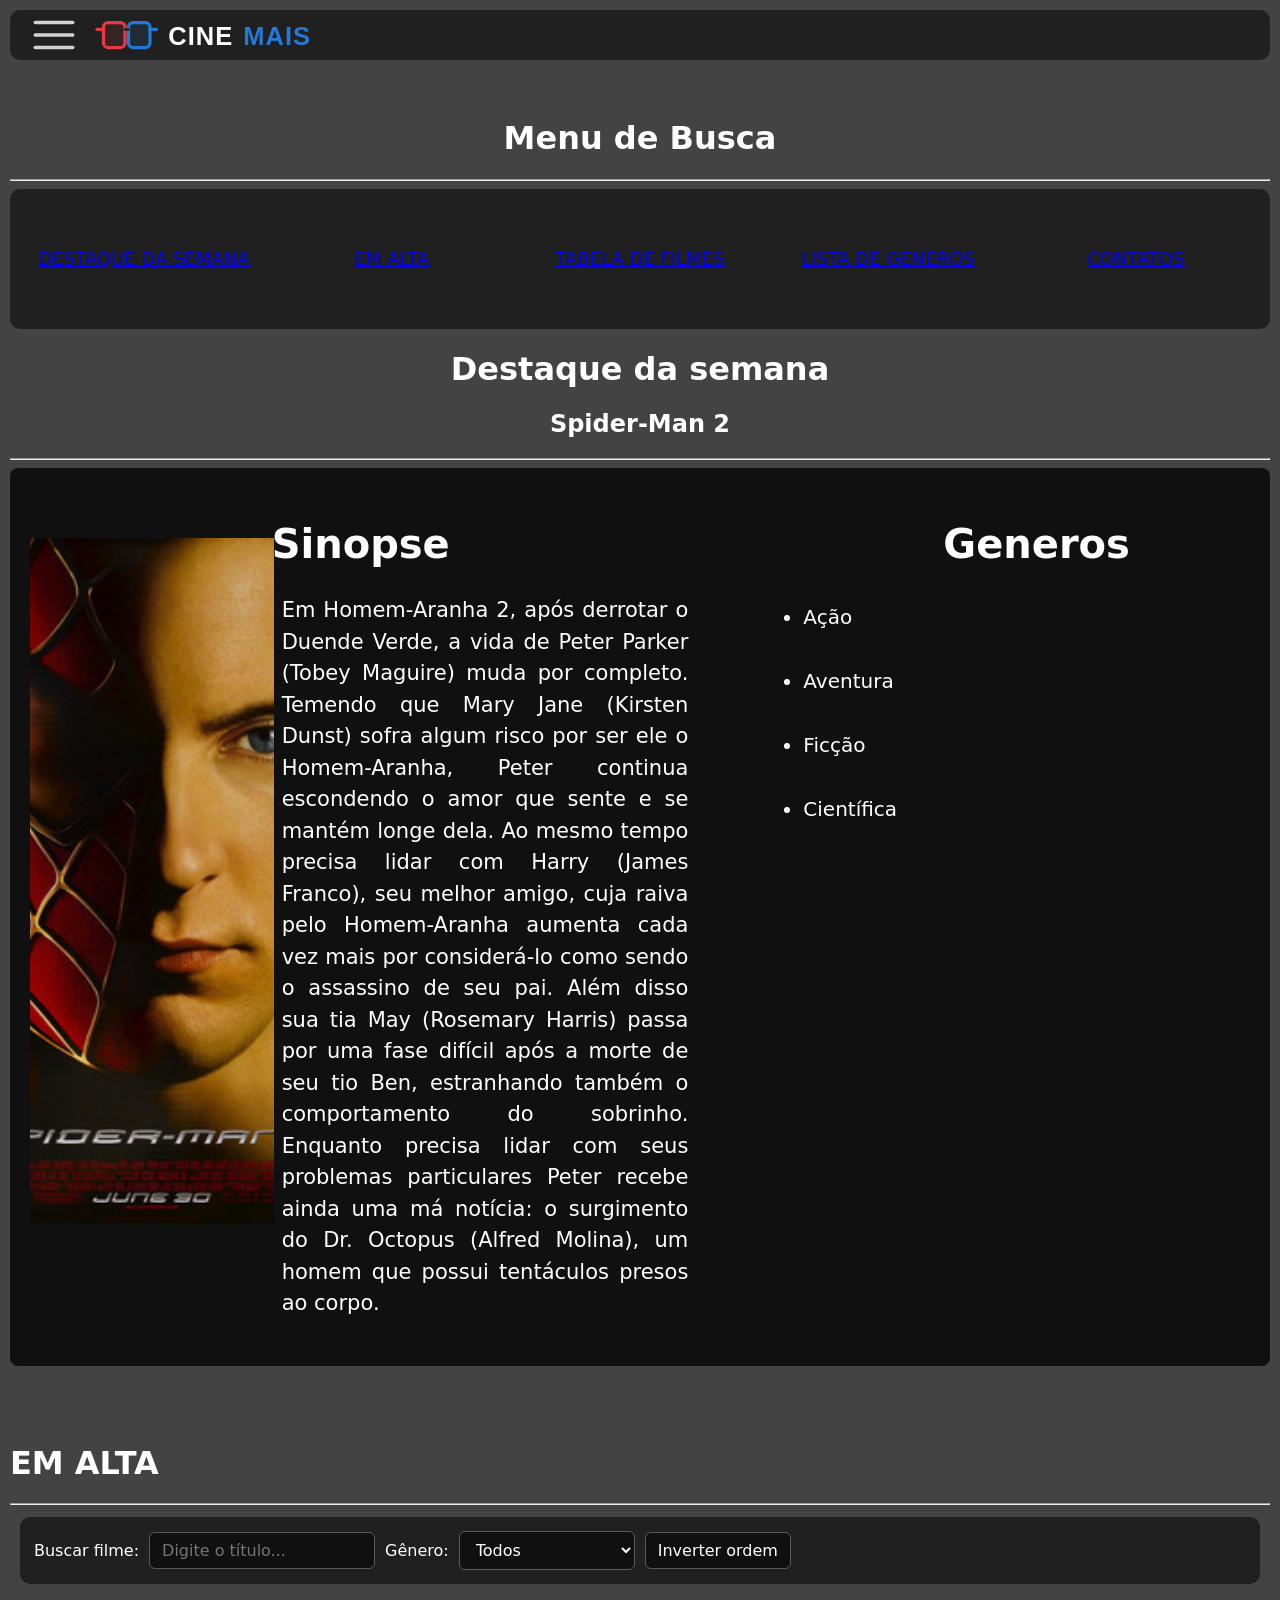
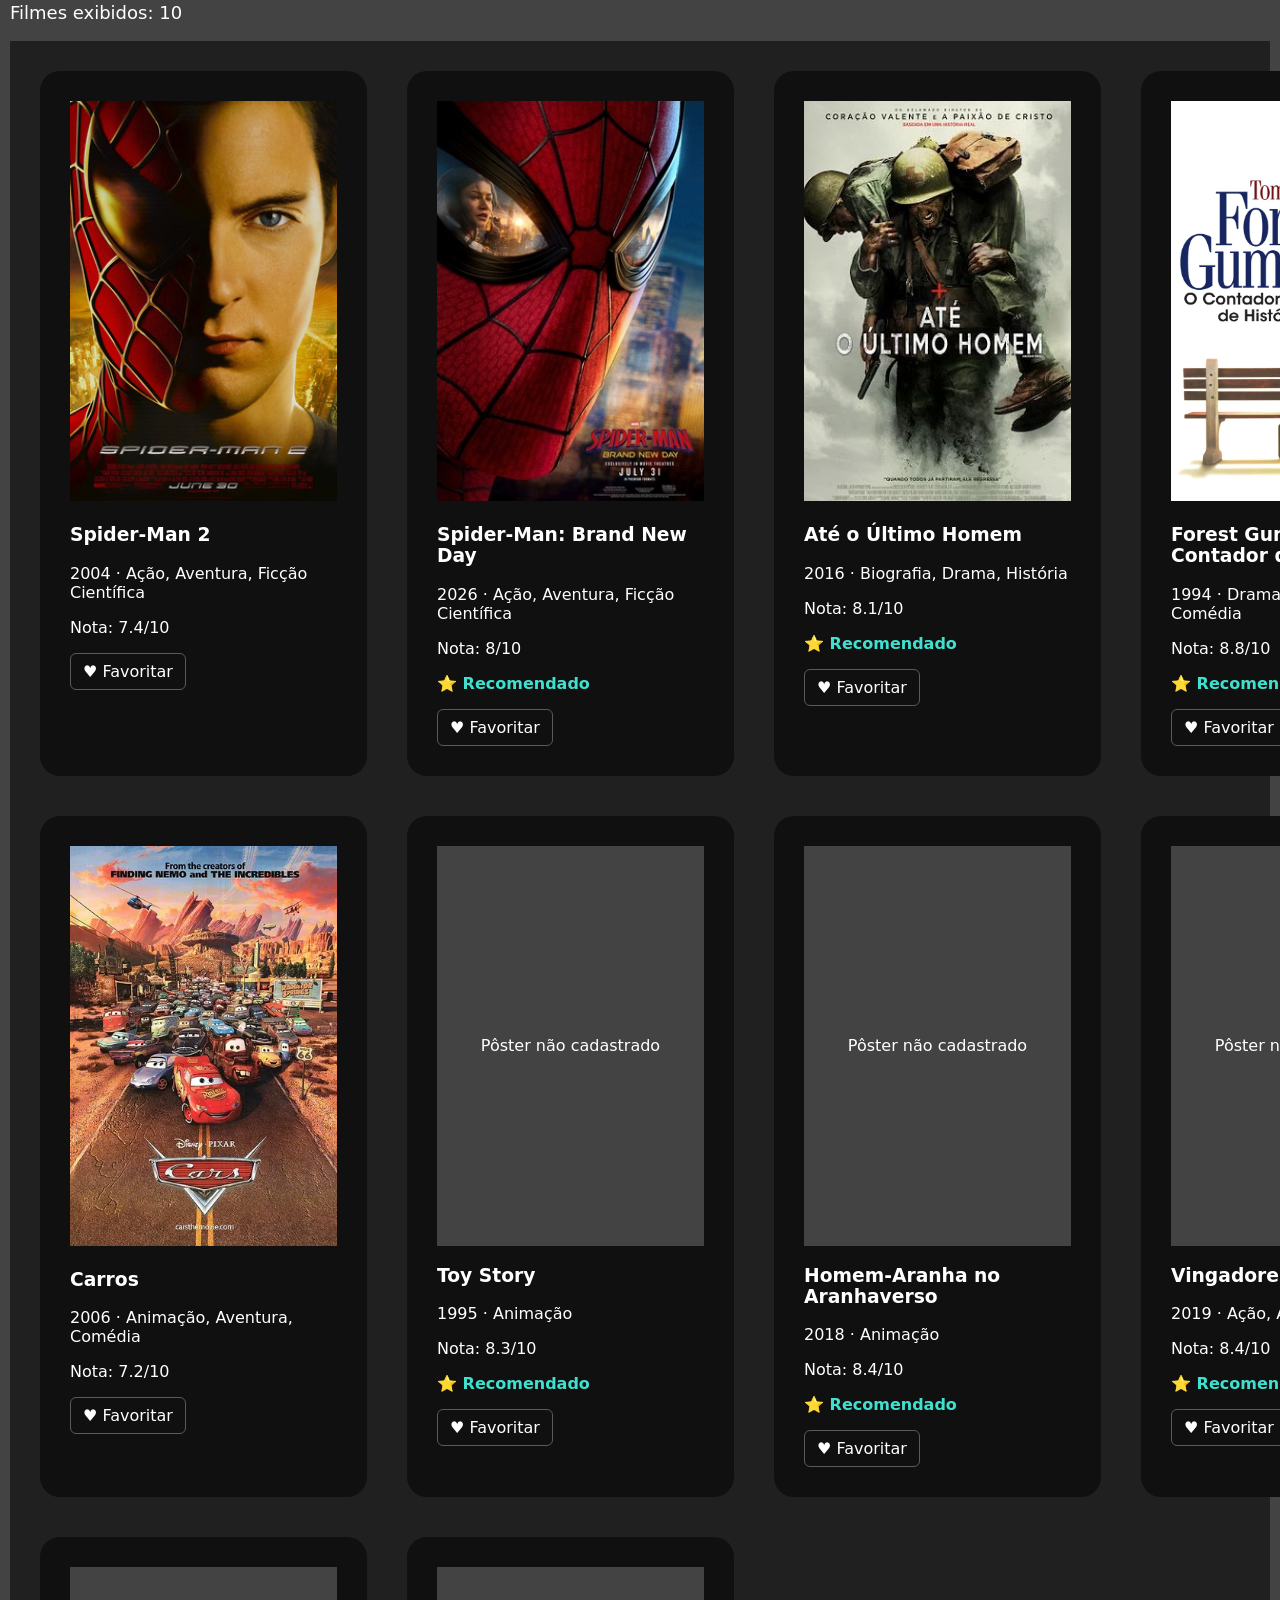
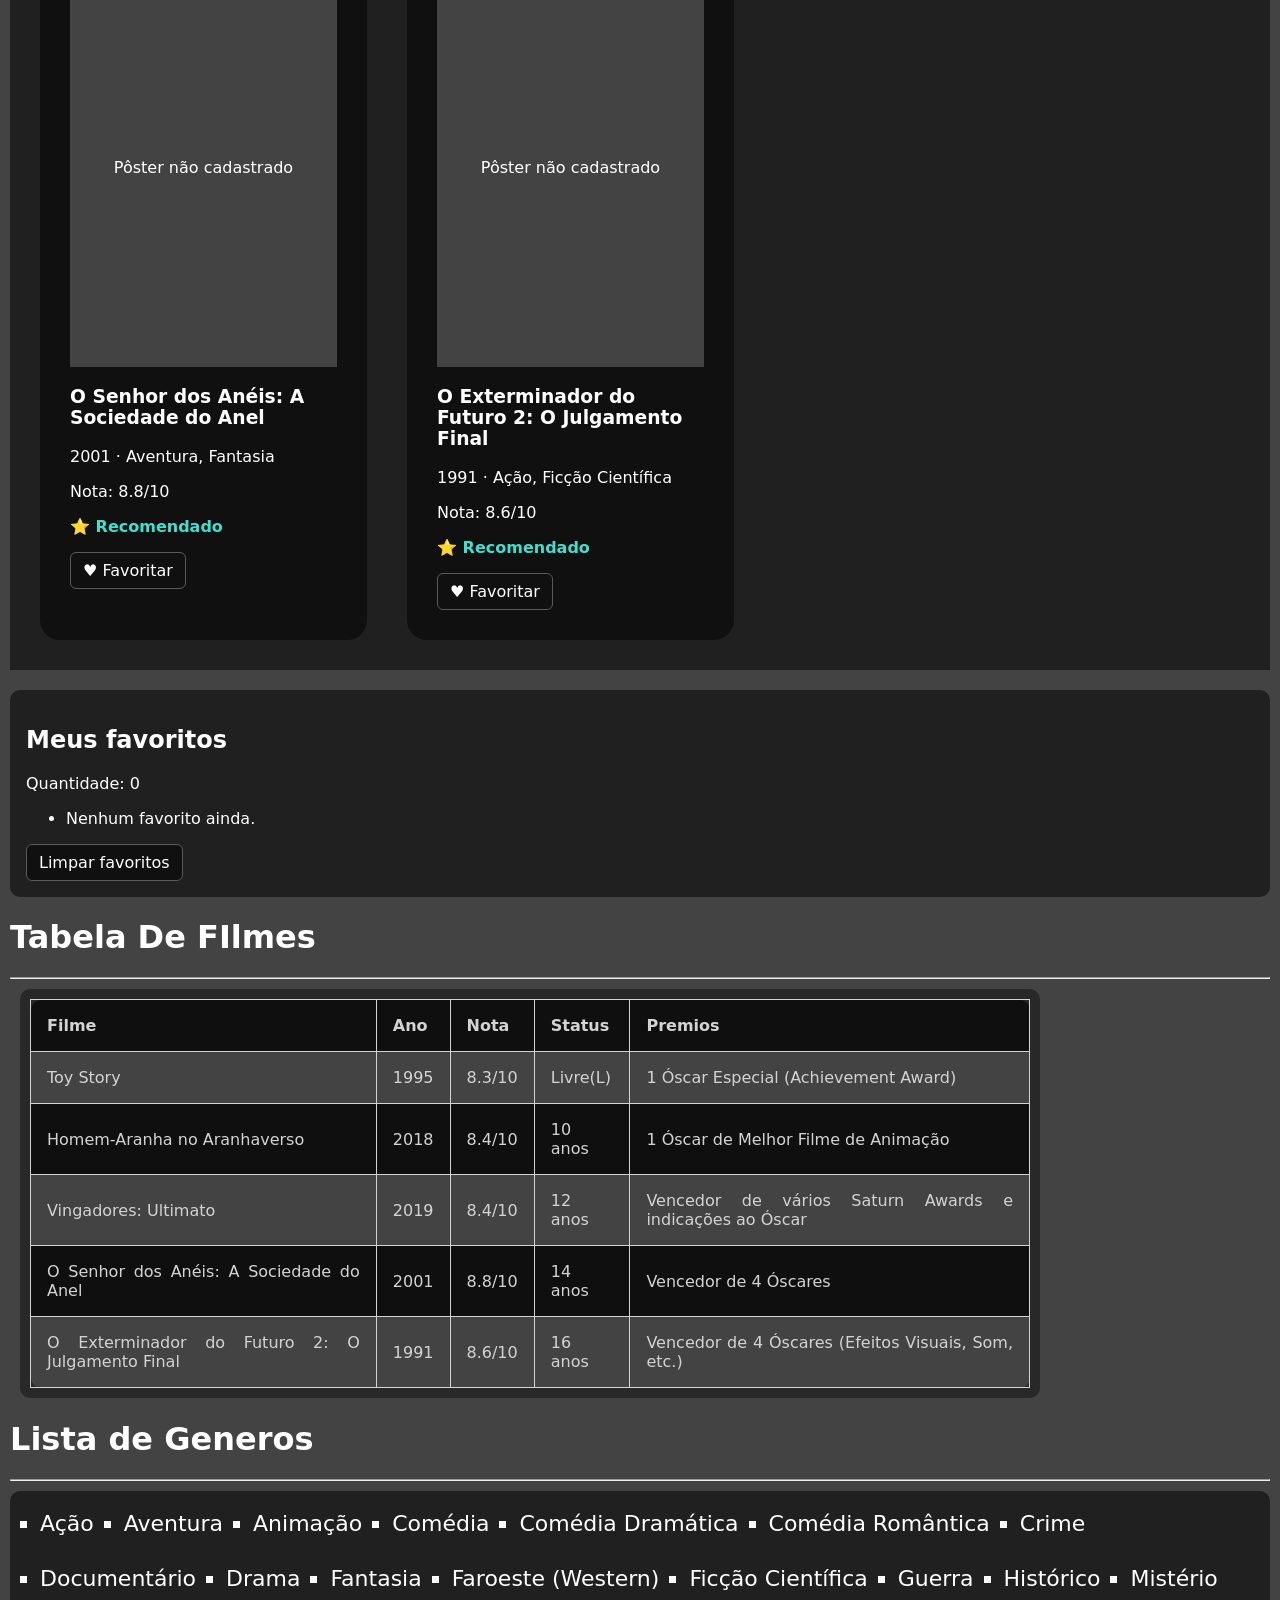
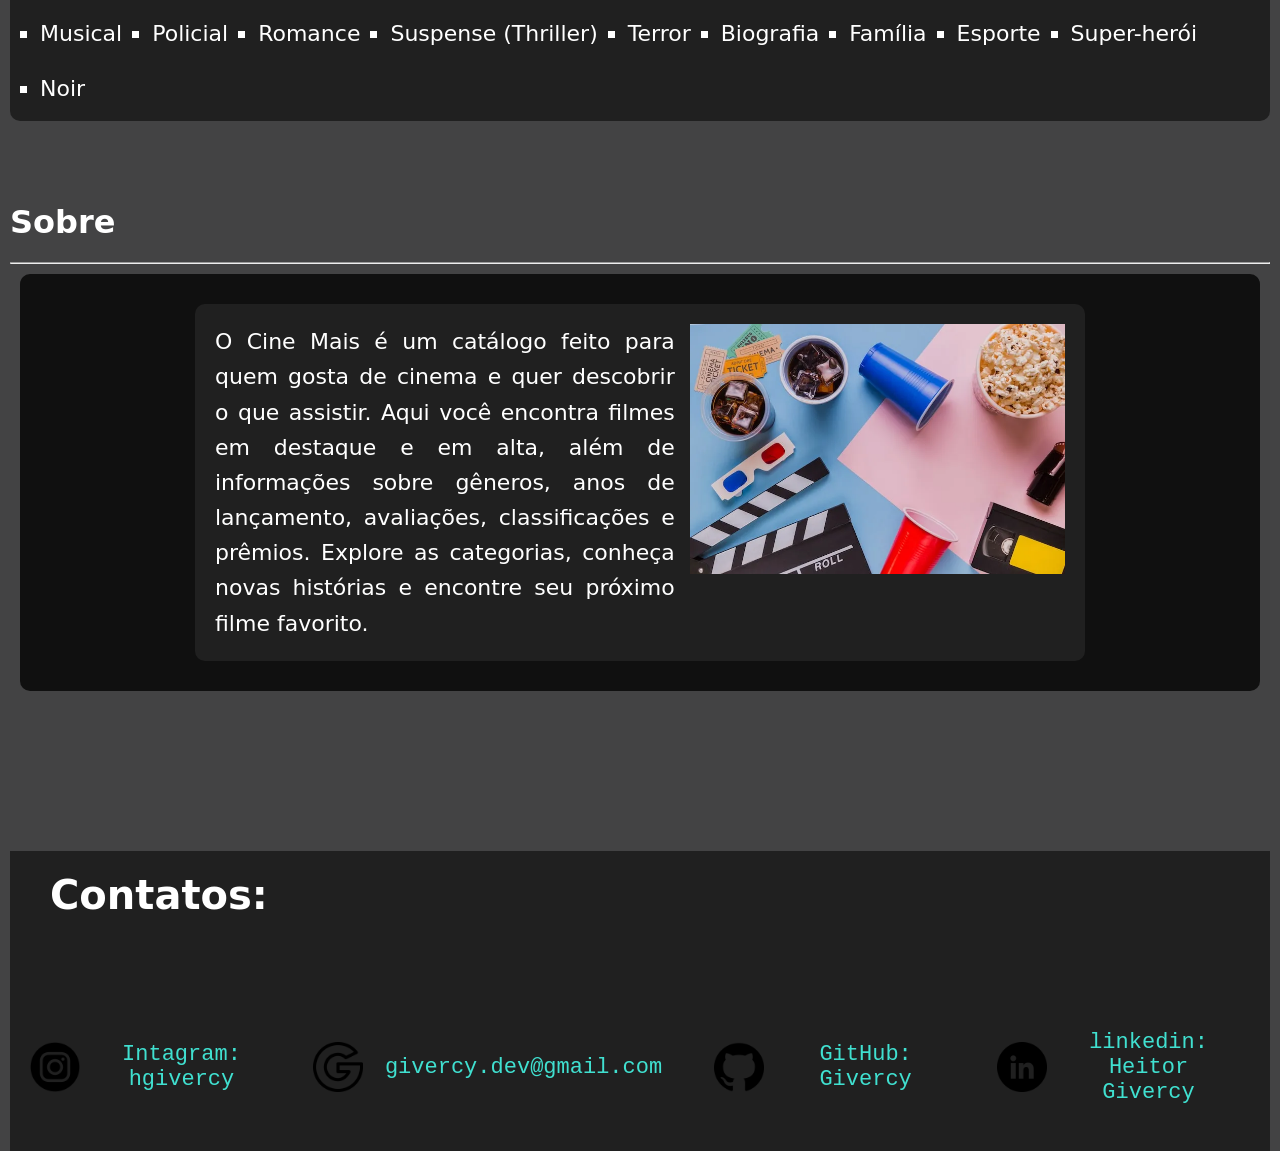
==== commit 60b338c7: "versao final js1" ====
--- a/JS1/index.html
+++ b/JS1/index.html
@@ -1,180 +1,348 @@
-<!doctype html>
+<!--
+1. Objetivo da Prática
+Consolidar os módulos de CSS criando uma página de catálogo de filmes.
+Aplicar cores, background, bordas, espaçamentos, tipografia, listas, tabelas e links em uma página única.
+Explorar diferentes unidades de medida e propriedades de display e visibilidade.
+Desenvolver boas práticas de organização de código e versionamento no GitHub.
+
+
+2. Tarefas obrigatórias
+
+
+A. Cabeçalho (header):
+
+Logo/título do catálogo e subtítulo.
+
+Background com background-color ou background-image (banner).
+
+h1 estilizado com cor RGB e text-shadow.
+
+h2 em itálico usando font-style.
+
+
+B. Seção “Destaque da Semana”:
+
+Card grande de 1 filme com poster, título (h3), sinopse, lista de gêneros (ul).
+
+Aplicar bordas, border-radius, padding e margin.
+
+
+C. Grade de Filmes (Catálogo):
+
+3 a 12 cards de filmes lado a lado usando display (inline-block ou flex).
+
+Cada card deve conter poster, título (link), ano e gênero(s).
+
+Fundo com background-color diferente do body.
+
+Borda sutil e border-radius.
+
+
+D. Tabela de Lançamentos/Prêmios:
+
+Tabela com 5–8 entradas (filme, ano, nota, status).
+
+Cabeçalhos destacados com background-color.
+
+Linhas alternadas usando nth-child(even).
+
+Aplicar border-collapse e padding em th/td.
+
+
+E. Listas & Navegação:
+
+Lista de gêneros estilizada com list-style-type.
+
+Menu de navegação simples (links âncora) para rolar até seções da página.
+
+
+F. Seção “Sobre/Contato”:
+
+Parágrafo com imagem pequena flutuando (float: right) e texto contornando.
+
+Links de redes sociais estilizados (hover/focus).-->
+
+<!--
+LEGENDA DE CSS
+- background-color: define a cor de fundo.
+- color: define a cor do texto.
+- font-family, font-size e font-style: definem a família, o tamanho e o estilo da fonte.
+- text-shadow: adiciona sombra ao texto.
+- width, height e max-width: controlam largura e altura dos elementos.
+- margin: cria espaço do lado de fora do elemento; padding cria espaço interno.
+- border e border-radius: desenham bordas e arredondam os cantos.
+- border-collapse: junta as bordas vizinhas de uma tabela.
+- display: define como o elemento é organizado; grid cria uma grade, flex organiza itens flexíveis e inline-block permite itens em linha com dimensões.
+- grid-template-columns: define as colunas de uma grade; gap define o espaço entre itens.
+- align-items e justify-content: alinham itens dentro de uma grade ou flex.
+- flex-direction e flex-wrap: definem a direção dos itens flexíveis e se eles podem quebrar para outra linha.
+- position: relative e top/left/right: deslocam visualmente um elemento em relação à posição normal.
+- object-fit: ajusta como uma imagem preenche sua caixa.
+- overflow: define o que acontece quando o conteúdo não cabe.
+- line-height: controla o espaço entre linhas; text-align alinha o texto.
+- text-decoration: controla decoração do texto, como sublinhado.
+- list-style-type: define o marcador de uma lista.
+- float: posiciona um elemento para que o texto possa contorná-lo; flow-root contém esse elemento flutuante.
+- opacity: controla a transparência.
+- scroll-behavior: define se a rolagem ocorre de forma suave ou imediata.
+- nth-child(even/odd): seleciona linhas pares/ímpares; :hover aplica estilo ao passar o mouse; :focus-visible aplica estilo ao navegar por teclado.
+- outline e outline-offset: desenham um contorno de foco e ajustam seu afastamento.
+- Os seletores com ponto (.) procuram classes; os seletores com # procuram IDs.
+-->
+
+
+<!DOCTYPE html>
 <html lang="pt-BR">
 <head>
-  <meta charset="UTF-8">
-  <meta name="viewport" content="width=device-width, initial-scale=1.0">
-  <title>Cine Mais | Catálogo de filmes</title>
-  <link rel="stylesheet" href="style.css">
-  <script src="script.js" defer></script>
+    <meta charset="UTF-8">
+    <meta name="viewport" content="width=device-width, initial-scale=1.0">
+    <title>Catalogo de filmes</title>
+    <style>
+        body{
+            background-color: rgb(67, 67, 68);
+            font-family: system-ui, -apple-system, BlinkMacSystemFont, 'Segoe UI', Roboto, Oxygen, Ubuntu, Cantarell, 'Open Sans', 'Helvetica Neue', sans-serif;
+            color: white;
+            margin: 10px;
+            margin-bottom: 0;
+            height: auto;
+        }
+    </style>
+    <link rel="stylesheet" href="style.css">
+    
 </head>
 <body>
-  <header class="container" id="inicio">
-    <p class="marca">Cine Mais</p>
-    <h1>Encontre seu próximo filme</h1>
-    <h2 class="subtitulo">Uma seleção simples para quem gosta de cinema.</h2>
-
-    <nav aria-label="Navegação principal">
-      <a href="#destaque">Destaque</a>
-      <a href="#catalogo">Catálogo</a>
-      <a href="#lancamentos">Tabela</a>
-      <a href="#generos">Gêneros</a>
-      <a href="#sobre">Sobre e contato</a>
-    </nav>
-  </header>
-
-  <main class="container">
-    <section id="destaque" class="destaque">
-      <div>
-        <p class="etiqueta">Destaque da semana</p>
-        <h2 id="titulo-destaque">Homem-Aranha 2</h2>
-        <p>
-          Peter Parker tenta equilibrar a vida pessoal e a responsabilidade de
-          proteger Nova York. No caminho, ele enfrenta novos desafios e precisa
-          decidir que tipo de herói deseja ser.
-        </p>
-        <ul>
-          <li>Ação</li>
-          <li>Aventura</li>
-          <li>Ficção científica</li>
-        </ul>
-      </div>
-      <img
-        src="assets/Spider-Man_2_USA_poster.jpg"
-        alt="Pôster de Homem-Aranha 2"
-      >
-    </section>
-
-    <section id="catalogo">
-      <h2>Filmes em alta</h2>
-      <p>Busque pelo título ou escolha um gênero.</p>
-
-      <div class="controles">
-        <label>
-          Buscar filme
-          <input id="busca" type="search" placeholder="Ex.: Carros">
-        </label>
-
-        <label>
-          Filtrar por gênero
-          <select id="filtro-genero">
+    
+    <div style="background-color: rgb(32, 32, 32); border-radius: 10px; height: 50px;">
+        <img src="assets/cine-mais-logo.svg" alt="Logo do site: CINE MAIS" style="height: 90px;position:relative; top: -20px; left: 67px;">
+        <img src="assets/cine-mais-menu-icon.svg" alt="Icone de Menu" style="position: relative; height: 60px; right: 241px; top: -35px;">
+    </div>
+    
+    <br>
+    <br>
+
+    <h1 style="text-align: center;">Menu de Busca</h1>
+    <hr>
+
+    <div style="background-color: rgb(32, 32, 32);font-size: 18px;width:auto ;height: 100px;display: grid; grid-template-columns: repeat(5, 1fr); gap: 20px; padding: 20px; border-radius: 10px; align-items: center; text-align: center;">
+        
+        <a href="#DESTAQUE-DA-SEMANA">DESTAQUE DA SEMANA</a>
+        <a href="#EM-ALTA">EM ALTA</a>
+        <a href="#TABELA-DE-FILMES">TABELA DE FILMES</a>
+        <a href="#LISTA-DE-GENEROS">LISTA DE GENEROS</a>
+        <a href="#CONTATOS">CONTATOS</a>
+
+    </div>
+
+    <h1 id="DESTAQUE-DA-SEMANA" style="text-align: center;">Destaque da semana</h1>
+    <h2 id="titulo-destaque" style="text-align:center">Spider-Man 2</h2>
+    <hr>
+
+    <div style="display: grid; grid-template-columns:repeat(3,1fr); background-color: rgb(16, 16, 16); padding: 20px; border-radius: 8px;">
+    
+        
+        <div style="width: 60%; height: auto; border-radius: 10px;">
+            <img style="width: 100%; height: 80%; object-fit: cover;position: relative; top: 50px;" src="assets/Spider-Man_2_USA_poster.jpg" alt="Poster do filme">
+        </div>
+
+        <div style="position: relative;left: 15px;">
+            <h2 style="position: relative;left: -180px;font-size: 40px;">Sinopse</h2>
+            
+            <p style="font-size: 21px;position: relative;top: -5px; left: -170px; line-height: 1.5;text-align: justify;">
+                Em Homem-Aranha 2, após derrotar o Duende Verde, a vida de Peter Parker (Tobey Maguire) muda por completo. Temendo que Mary Jane (Kirsten Dunst) sofra algum risco por ser ele o Homem-Aranha, Peter continua escondendo o amor que sente e se mantém longe dela. Ao mesmo tempo precisa lidar com Harry (James Franco), seu melhor amigo, cuja raiva pelo Homem-Aranha aumenta cada vez mais por considerá-lo como sendo o assassino de seu pai. Além disso sua tia May (Rosemary Harris) passa por uma fase difícil após a morte de seu tio Ben, estranhando também o comportamento do sobrinho. Enquanto precisa lidar com seus problemas particulares Peter recebe ainda uma má notícia: o surgimento do Dr. Octopus (Alfred Molina), um homem que possui tentáculos presos ao corpo.
+            </p>
+        
+        </div>
+        
+        <div style="position: relative; left: 100px;">
+            <h2 style="position: relative;font-size: 40px;">Generos</h2>
+            
+            <ul style="position: relative; left: -180px;top: -15px; line-height: 3.2; font-size: 20px;">
+                <li>Ação</li>
+                <li>Aventura</li>
+                <li>Ficção</li>
+                <li>Científica</li>
+            </ul>
+        
+        </div>
+
+    </div>
+
+    <br>
+    <br>
+    <br>
+
+    <h1 id="EM-ALTA">EM ALTA</h1>
+    <hr>
+
+    <!-- Busca e filtro adicionados para a atividade de JavaScript. -->
+    <div class="controles-catalogo">
+        <label for="busca">Buscar filme:</label>
+        <input type="text" id="busca" placeholder="Digite o título...">
+
+        <label for="filtro-genero">Gênero:</label>
+        <select id="filtro-genero">
             <option value="Todos">Todos</option>
             <option value="Ação">Ação</option>
+            <option value="Aventura">Aventura</option>
             <option value="Animação">Animação</option>
-            <option value="Aventura">Aventura</option>
+            <option value="Biografia">Biografia</option>
+            <option value="Comédia">Comédia</option>
             <option value="Drama">Drama</option>
-            <option value="Ficção científica">Ficção científica</option>
-          </select>
-        </label>
+            <option value="Fantasia">Fantasia</option>
+            <option value="Ficção Científica">Ficção Científica</option>
+            <option value="História">História</option>
+            <option value="Romance">Romance</option>
+        </select>
 
         <button id="btn-inverter" type="button">Inverter ordem</button>
-      </div>
-
-      <p>Filmes exibidos: <span id="contador">0</span></p>
-      <p id="mensagem-vazia" hidden>Nenhum filme encontrado.</p>
-      <div id="catalogo-filmes" class="grade" aria-live="polite"></div>
-    </section>
-
-    <section id="favoritos">
-      <h2>Meus favoritos</h2>
-      <p>Quantidade: <span id="contador-favoritos">0</span></p>
-      <ul id="lista-favoritos">
-        <li>Ainda não há favoritos.</li>
-      </ul>
-      <button id="btn-limpar-favoritos" type="button">Limpar favoritos</button>
-    </section>
-
-    <section id="lancamentos">
-      <h2>Lançamentos e prêmios</h2>
-      <div class="tabela-rolagem">
-        <table class="tabela">
-          <thead>
-            <tr>
-              <th scope="col">Filme</th>
-              <th scope="col">Ano</th>
-              <th scope="col">Nota</th>
-              <th scope="col">Classificação</th>
-              <th scope="col">Prêmios</th>
-            </tr>
-          </thead>
-          <tbody>
-            <tr>
-              <td>Toy Story</td>
-              <td>1995</td>
-              <td>8.3/10</td>
-              <td>Livre</td>
-              <td>Óscar especial</td>
-            </tr>
-            <tr>
-              <td>Homem-Aranha no Aranhaverso</td>
-              <td>2018</td>
-              <td>8.4/10</td>
-              <td>10 anos</td>
-              <td>Óscar de animação</td>
-            </tr>
-            <tr>
-              <td>Vingadores: Ultimato</td>
-              <td>2019</td>
-              <td>8.4/10</td>
-              <td>12 anos</td>
-              <td>Prêmios Saturn</td>
-            </tr>
-            <tr>
-              <td>O Senhor dos Anéis: A Sociedade do Anel</td>
-              <td>2001</td>
-              <td>8.8/10</td>
-              <td>14 anos</td>
-              <td>4 Óscares</td>
-            </tr>
-            <tr>
-              <td>O Exterminador do Futuro 2</td>
-              <td>1991</td>
-              <td>8.6/10</td>
-              <td>16 anos</td>
-              <td>4 Óscares</td>
-            </tr>
-          </tbody>
+    </div>
+
+    <p style="font-size: 18px;">Filmes exibidos: <span id="contador">0</span></p>
+
+    <!-- O JavaScript cria os cards nesta área. O estilo da grade segue o original. -->
+    <section id="catalogo" style="display: grid; grid-template-columns:repeat(4,1fr);background-color: rgb(32, 32, 32); padding: 10px;"></section>
+    <p id="mensagem-vazia" hidden>Nenhum filme encontrado.</p>
+
+    <!-- Área de favoritos solicitada na atividade. -->
+    <div id="area-favoritos" style="background-color: rgb(32, 32, 32); margin-top: 20px; padding: 16px; border-radius: 10px;">
+        <h2>Meus favoritos</h2>
+        <p>Quantidade: <span id="contador-favoritos">0</span></p>
+        <ul id="lista-favoritos"><li>Nenhum favorito ainda.</li></ul>
+        <button id="btn-limpar-favoritos" type="button">Limpar favoritos</button>
+    </div>
+    <h1 id="TABELA-DE-FILMES" style="color: white;">Tabela De FIlmes</h1>
+    <hr>
+    <div style="background-color: rgb(32, 32, 32); height: auto; width: 1000px; margin: 10px; padding: 10px; border-radius: 10px; opacity: 77%; ">
+    
+        <table class="tabela" style="text-align: justify; display:flex; flex-direction: column; align-items: center;">
+
+            <tr>
+                <th style="border-top-left-radius: 10px;">Filme</th>
+                <th>Ano</th>
+                <th>Nota</th>
+                <th>Status</th>
+                <th style="border-top-right-radius: 10px;">Premios</th>
+            </tr>
+            <tr>
+                <td>Toy Story</td>
+                <td>1995</td>
+                <td>8.3/10</td>
+                <td>Livre(L)</td>
+                <td>1 Óscar Especial (Achievement Award)</td>
+
+            </tr>
+            <tr>
+                <td>Homem-Aranha no Aranhaverso</td>
+                <td>2018</td>
+                <td>8.4/10</td>
+                <td>10 anos</td>
+                <td>1 Óscar de Melhor Filme de Animação</td>
+            </tr>
+            <tr>
+                <td>Vingadores: Ultimato</td>
+                <td>2019</td>
+                <td>8.4/10</td>
+                <td>12 anos</td>
+                <td>Vencedor de vários Saturn Awards e indicações ao Óscar</td>
+            </tr>
+            <tr>
+                <td>O Senhor dos Anéis: A Sociedade do Anel</td>
+                <td>2001</td>
+                <td>8.8/10</td>
+                <td>14 anos</td>
+                <td>Vencedor de 4 Óscares</td>
+            </tr>
+            <tr>
+                <td style="border-bottom-left-radius: 10px;">O Exterminador do Futuro 2: O Julgamento Final</td>
+                <td>1991</td>
+                <td>8.6/10</td>
+                <td>16 anos</td>
+                <td style="border-bottom-right-radius: 10px;">Vencedor de 4 Óscares (Efeitos Visuais, Som, etc.)</td>
+            </tr>
+
         </table>
-      </div>
-    </section>
-
-    <section id="generos">
-      <h2>Gêneros</h2>
-      <ul id="listaestilo">
-        <li>Ação</li>
-        <li>Animação</li>
-        <li>Aventura</li>
-        <li>Drama</li>
-        <li>Ficção científica</li>
-        <li>Fantasia</li>
-        <li>Comédia</li>
-      </ul>
-    </section>
-
-    <section id="sobre">
-      <h2>Sobre o Cine Mais</h2>
-      <div class="sobre">
-        <p class="sobre-texto">
-          <img
-            src="assets/elementos-de-cinema_23-2148133574.webp"
-            alt="Imagem sobre cinema"
-          >
-          O Cine Mais é um catálogo simples para encontrar filmes, conhecer
-          alguns detalhes e guardar os títulos que você quer assistir.
+
+        
+    </div>
+
+    <h1 id="LISTA-DE-GENEROS">Lista de Generos</h1> 
+    <hr>
+    <div style="background-color: rgb(32, 32, 32); margin-top: 10px; border-radius: 10px;">    
+      
+            <ul style="list-style-type: square;display: flex; gap: 30px;flex-wrap: wrap;padding: 20px;margin: 10px; font-size: 22px;">
+                <li>Ação</li>
+                <li>Aventura</li>
+                <li>Animação</li>
+                <li>Comédia</li>
+                <li>Comédia Dramática</li>
+                <li>Comédia Romântica</li>
+                <li>Crime</li>
+                <li>Documentário</li>
+                <li>Drama</li>
+                <li>Fantasia</li>
+                <li>Faroeste (Western)</li>
+                <li>Ficção Científica</li>
+                <li>Guerra</li>
+                <li>Histórico</li>
+                <li>Mistério</li>
+                <li>Musical</li>
+                <li>Policial</li>
+                <li>Romance</li>
+                <li>Suspense (Thriller)</li>
+                <li>Terror</li>
+                <li>Biografia</li>
+                <li>Família</li>
+                <li>Esporte</li>
+                <li>Super-herói</li>
+                <li>Noir</li>
+            </ul>
+    </div>  
+
+    <div style="height: 50px;"></div>
+    <h1>Sobre</h1>
+    <hr>
+
+     <div style="background-color: rgb(16, 16, 16); height: auto; margin: 10px; padding: 10px; border-radius: 10px; ">
+        <div style="max-width: 850px; margin: 20px auto; padding: 20px; background-color: rgb(32, 32, 32); border-radius: 10px;">
+        <p style="display: flow-root; margin: 0; line-height: 1.6; text-align: justify; font-size: 22px;">
+            <img src="assets/elementos-de-cinema_23-2148133574.webp" alt="Pôster de Até o Último Homem"
+                style="float: right; width: 100px; height: auto; margin: 0 0 10px 15px; height: 250px; width: auto;">
+
+            O Cine Mais é um catálogo feito para quem gosta de cinema e quer descobrir o que assistir.
+            Aqui você encontra filmes em destaque e em alta, além de informações sobre gêneros, anos 
+            de lançamento, avaliações, classificações e prêmios. Explore as categorias, conheça novas 
+            histórias e encontre seu próximo filme favorito.
         </p>
-      </div>
-
-      <h3>Contato</h3>
-      <ul class="contatos">
-        <li><a class="rede_social" href="https://www.instagram.com/hgivercy/" target="_blank" rel="noopener noreferrer">Instagram: hgivercy</a></li>
-        <li><a class="rede_social" href="mailto:givercy.dev@gmail.com">givercy.dev@gmail.com</a></li>
-        <li><a class="rede_social" href="https://github.com/givercy" target="_blank" rel="noopener noreferrer">GitHub: Givercy</a></li>
-        <li><a class="rede_social" href="https://www.linkedin.com/in/givercy-undefined-825941428/" target="_blank" rel="noopener noreferrer">LinkedIn: Heitor Givercy</a></li>
-      </ul>
-    </section>
-  </main>
-
-  <footer class="container">
-    <p>Cine Mais — feito para quem gosta de cinema.</p>
-  </footer>
+        
+        </div>
+    </div>
+
+    <div style="height: 130px;"></div>
+
+    <div style="background-color: rgb(32, 32, 32);width: auto; height: 300px;">
+        <h1 id="CONTATOS" style="font-size: 40px; padding: 20px;margin: 20px;position: relative; top: 1px;">Contatos:</h1>
+        <div style="color: turquoise;font-family: 'Courier New', Courier, monospace ;display: grid; grid-template-columns: repeat(4, 1fr); gap: 30px; padding: 20px; border-radius: 10px; align-items: center; text-align: center; position: relative; top: 35px;">
+            <div style="display: flex; align-items: center; justify-content: center;">
+                <img style="width: auto;height: 50px;" src="assets/instagram.png" alt="Logo do instagram"><a class="rede_social" href="https://www.instagram.com/hgivercy/" target="_blank" style="font-size: 22px ;margin: 10px;">Intagram: hgivercy</a> 
+            </div>
+            <div style="display: flex; align-items: center; justify-content: center;">
+                <img style="width: auto;height: 50px;" src="assets/gmail.png" alt="Logo Gmail"><a class="rede_social" href="https://mail.google.com/mail/?view=cm&fs=1&to=givercy.dev@gmail.com&su=Contato%20pelo%20Cine%20Mais" target="_blank"  style="font-size: 22px ;margin: 10px;">givercy.dev@gmail.com</a>
+            </div>
+            <div style="display: flex; align-items: center; justify-content: center;">
+                <img style="width: auto;height: 50px;" src="assets/github (1).png" alt="Logo Gitibuh"><a class="rede_social" href ="https://github.com/givercy" target="_blank" style="font-size: 22px;margin: 10px;">GitHub: Givercy</a> 
+            </div>
+            <div style="display: flex; align-items: center; justify-content: center;">
+                <img style="width: auto;height: 50px;" src="assets/linkedin.png" alt="Logo linkedin"><a class="rede_social" href ="https://www.linkedin.com/in/givercy-undefined-825941428?utm_source=share_via&utm_content=profile&utm_medium=member_android" target="_blank" style="font-size: 22px ;margin: 10px;">linkedin: Heitor Givercy</a> 
+            </div>
+            </div>       
+        </div>
+    </div>
+
+
+
+    </div>
+    <!-- Atividade JS1: funcionalidades do catálogo em arquivo separado. -->
+    <script src="script.js"></script>
 </body>
 </html>
+
--- a/JS1/style.css
+++ b/JS1/style.css
@@ -1,270 +1,141 @@
-* {
-  box-sizing: border-box;
+/*
+LEGENDA DE CSS
+- background-color: cor de fundo.
+- color: cor do texto.
+- border: borda ao redor das células.
+- border-collapse: combina bordas adjacentes da tabela.
+- padding: espaço interno entre o conteúdo e a borda.
+- nth-child(even/odd): seleciona linhas pares ou ímpares.
+- display: inline-block permite que o link tenha espaçamento e dimensões, mantendo-se em linha.
+- text-decoration: controla o sublinhado ou outra decoração do texto.
+- border-radius: arredonda os cantos.
+- :hover: aplica estilos enquanto o ponteiro está sobre o link.
+- :focus-visible: destaca o link quando ele recebe foco, por exemplo, pela tecla Tab.
+- outline: contorno visível de foco; outline-offset define o espaço entre contorno e elemento.
+- scroll-behavior: smooth anima a rolagem até links âncora.
+- O ponto (.) seleciona uma classe; # seleciona um id.
+*/
+
+.tabela tr:nth-child(even) {
+  background-color:rgb(67, 67, 68);   /* linhas alternadas */
+  
 }
 
-html {
-  scroll-behavior: smooth;
+.tabela tr:nth-child(odd){
+    background-color: black
 }
 
-body {
-  margin: 0;
-  background-color: #171717;
-  color: #f3f3f3;
-  font-family: system-ui, Arial, sans-serif;
-  line-height: 1.6;
+table {
+  border-collapse: collapse; /* Colapsa as bordas da tabela */
 }
 
-.container {
-  width: min(100% - 32px, 1050px);
-  margin: 0 auto;
+table {
+  border-collapse: collapse; /* Colapsa as bordas da tabela */
 }
 
-header {
-  padding: 28px 0 20px;
+th, td {
+  border: 1px solid white;    /* Define a borda das células */
+  padding: 16px;              /* Adiciona espaçamento interno */
+}
+html{
+    scroll-behavior: smooth;
 }
 
-.marca,
-.etiqueta {
+#listaestilo{
+    list-style-type: square;
+    background-color: brown;
+}
+.rede_social {
+  display: inline-block;
+  padding: 8px 12px;
   color: turquoise;
-  font-weight: 700;
-  letter-spacing: 0.04em;
+  text-decoration: none;
+  border-radius: 6px;
 }
 
-h1 {
-  color: rgb(100, 230, 220);
-  text-shadow: 1px 2px 5px #000;
+.rede_social:hover {
+  color: white;
+  background-color: rgb(50, 90, 90);
 }
 
-h2 {
-  font-style: italic;
+.rede_social:focus-visible {
+  outline: 3px solid white;
+  outline-offset: 3px;
+}
+/* Controles de busca e filtro, com as mesmas cores escuras do catálogo. */
+.controles-catalogo {
+  display: flex;
+  flex-wrap: wrap;
+  align-items: center;
+  gap: 10px;
+  margin: 12px 10px;
+  padding: 14px;
+  color: white;
+  background-color: rgb(32, 32, 32);
+  border-radius: 10px;
 }
 
-.subtitulo {
-  color: #d0d0d0;
-  font-size: 1.1rem;
+.controles-catalogo input,
+.controles-catalogo select,
+.controles-catalogo button,
+#btn-limpar-favoritos,
+.botao-favorito {
+  padding: 8px 12px;
+  color: white;
+  background-color: rgb(16, 16, 16);
+  border: 1px solid rgb(90, 90, 90);
+  border-radius: 6px;
+  font: inherit;
 }
 
-nav {
-  display: flex;
-  flex-wrap: wrap;
-  gap: 10px;
-  margin-top: 20px;
-  padding: 14px;
-  background-color: #242424;
-  border-radius: 8px;
+.controles-catalogo button,
+#btn-limpar-favoritos,
+.botao-favorito {
+  cursor: pointer;
 }
 
-a {
-  color: turquoise;
+.controles-catalogo button:hover,
+#btn-limpar-favoritos:hover,
+.botao-favorito:hover {
+  background-color: rgb(50, 90, 90);
 }
 
-nav a,
-.rede_social {
-  display: inline-block;
-  padding: 6px 10px;
-  border-radius: 6px;
-  text-decoration: none;
-}
-
-nav a:hover,
-.rede_social:hover {
-  color: white;
-  background-color: #345050;
-}
-
-a:focus-visible,
-button:focus-visible,
-input:focus-visible,
-select:focus-visible {
+.controles-catalogo :focus-visible,
+#btn-limpar-favoritos:focus-visible,
+.botao-favorito:focus-visible {
   outline: 3px solid white;
   outline-offset: 3px;
 }
 
-section {
-  margin: 28px 0;
-  padding: 20px;
-  background-color: #202020;
-  border: 1px solid #333;
-  border-radius: 10px;
+/* Aparência dos elementos que o JavaScript acrescenta a cada card. */
+.selo-recomendado {
+  color: turquoise;
+  font-weight: bold;
 }
 
-.destaque {
-  display: grid;
-  grid-template-columns: 1fr 210px;
-  gap: 24px;
+.poster-ausente {
+  display: flex;
+  width: 100%;
+  height: 400px;
   align-items: center;
-  background-color: #242424;
+  justify-content: center;
+  color: white;
+  background-color: rgb(67, 67, 68);
+  text-align: center;
 }
 
-.destaque img {
-  width: 100%;
-  max-height: 310px;
-  object-fit: cover;
+.titulo-filme {
+  color: white;
+}
+
+.titulo-filme:hover {
+  color: turquoise;
+}
+
+#mensagem-vazia {
+  padding: 12px;
+  color: white;
+  background-color: rgb(32, 32, 32);
   border-radius: 8px;
 }
 
-.controles {
-  display: flex;
-  flex-wrap: wrap;
-  gap: 14px;
-  align-items: end;
-  margin: 18px 0;
-}
-
-label {
-  display: grid;
-  gap: 5px;
-}
-
-input,
-select,
-button {
-  min-height: 40px;
-  padding: 8px 11px;
-  color: #f3f3f3;
-  background-color: #171717;
-  border: 1px solid #555;
-  border-radius: 6px;
-  font: inherit;
-}
-
-button {
-  cursor: pointer;
-  background-color: #345050;
-}
-
-button:hover {
-  background-color: #466969;
-}
-
-.grade {
-  display: grid;
-  grid-template-columns: repeat(auto-fit, minmax(190px, 1fr));
-  gap: 16px;
-}
-
-.filme-card {
-  padding: 12px;
-  background-color: #171717;
-  border: 1px solid #3b3b3b;
-  border-radius: 8px;
-}
-
-.poster {
-  display: block;
-  width: 100%;
-  aspect-ratio: 2 / 3;
-  object-fit: cover;
-  background-color: #303030;
-  border-radius: 5px;
-}
-
-.poster-placeholder {
-  display: grid;
-  place-items: center;
-  padding: 16px;
-  color: #d2d2d2;
-  text-align: center;
-  background-color: #303030;
-}
-
-.selo {
-  display: inline-block;
-  margin: 4px 0 10px;
-  padding: 3px 8px;
-  color: #171717;
-  background-color: #a9e6df;
-  border-radius: 20px;
-  font-size: 0.85rem;
-}
-
-#contador,
-#contador-favoritos {
-  color: turquoise;
-  font-weight: 700;
-}
-
-.tabela-rolagem {
-  overflow-x: auto;
-}
-
-.tabela {
-  width: 100%;
-  border-collapse: collapse;
-}
-
-.tabela th,
-.tabela td {
-  padding: 10px;
-  border: 1px solid #555;
-  text-align: left;
-}
-
-.tabela th {
-  background-color: #343434;
-}
-
-.tabela tr:nth-child(even) {
-  background-color: #292929;
-}
-
-.tabela tr:nth-child(odd) {
-  background-color: #1d1d1d;
-}
-
-#listaestilo,
-.contatos {
-  display: flex;
-  flex-wrap: wrap;
-  gap: 10px 24px;
-  padding: 16px 16px 16px 36px;
-  background-color: #292929;
-  border-radius: 8px;
-}
-
-#listaestilo {
-  list-style-type: square;
-}
-
-.sobre {
-  padding: 14px;
-  background-color: #292929;
-  border-radius: 8px;
-}
-
-.sobre-texto {
-  display: flow-root;
-  margin: 0;
-}
-
-.sobre-texto img {
-  float: right;
-  width: 100px;
-  height: 150px;
-  margin: 0 0 10px 16px;
-  object-fit: cover;
-  border-radius: 5px;
-}
-
-.rede_social {
-  color: turquoise;
-}
-
-footer {
-  padding: 10px 0 28px;
-  color: #bdbdbd;
-}
-
-@media (max-width: 600px) {
-  .destaque {
-    grid-template-columns: 1fr;
-  }
-
-  .destaque img {
-    width: min(100%, 220px);
-  }
-
-  section {
-    padding: 15px;
-  }
-}
